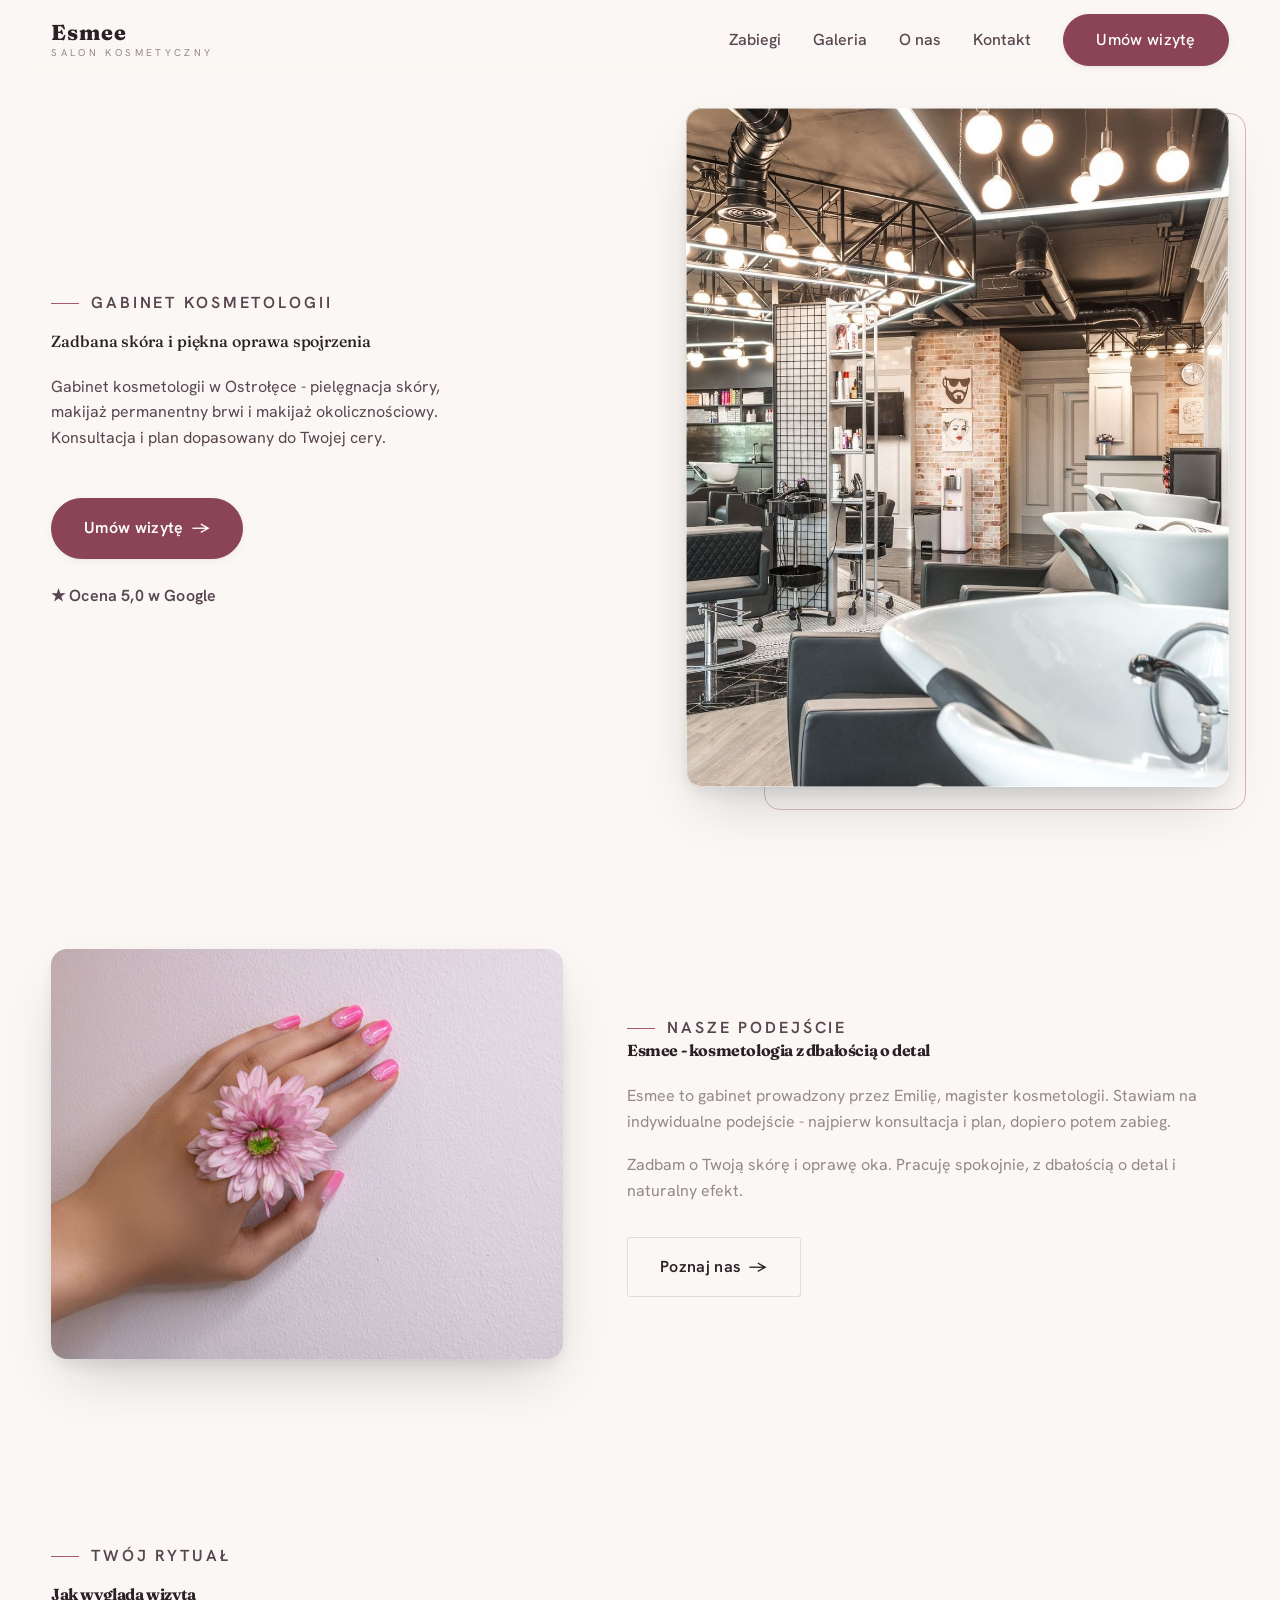
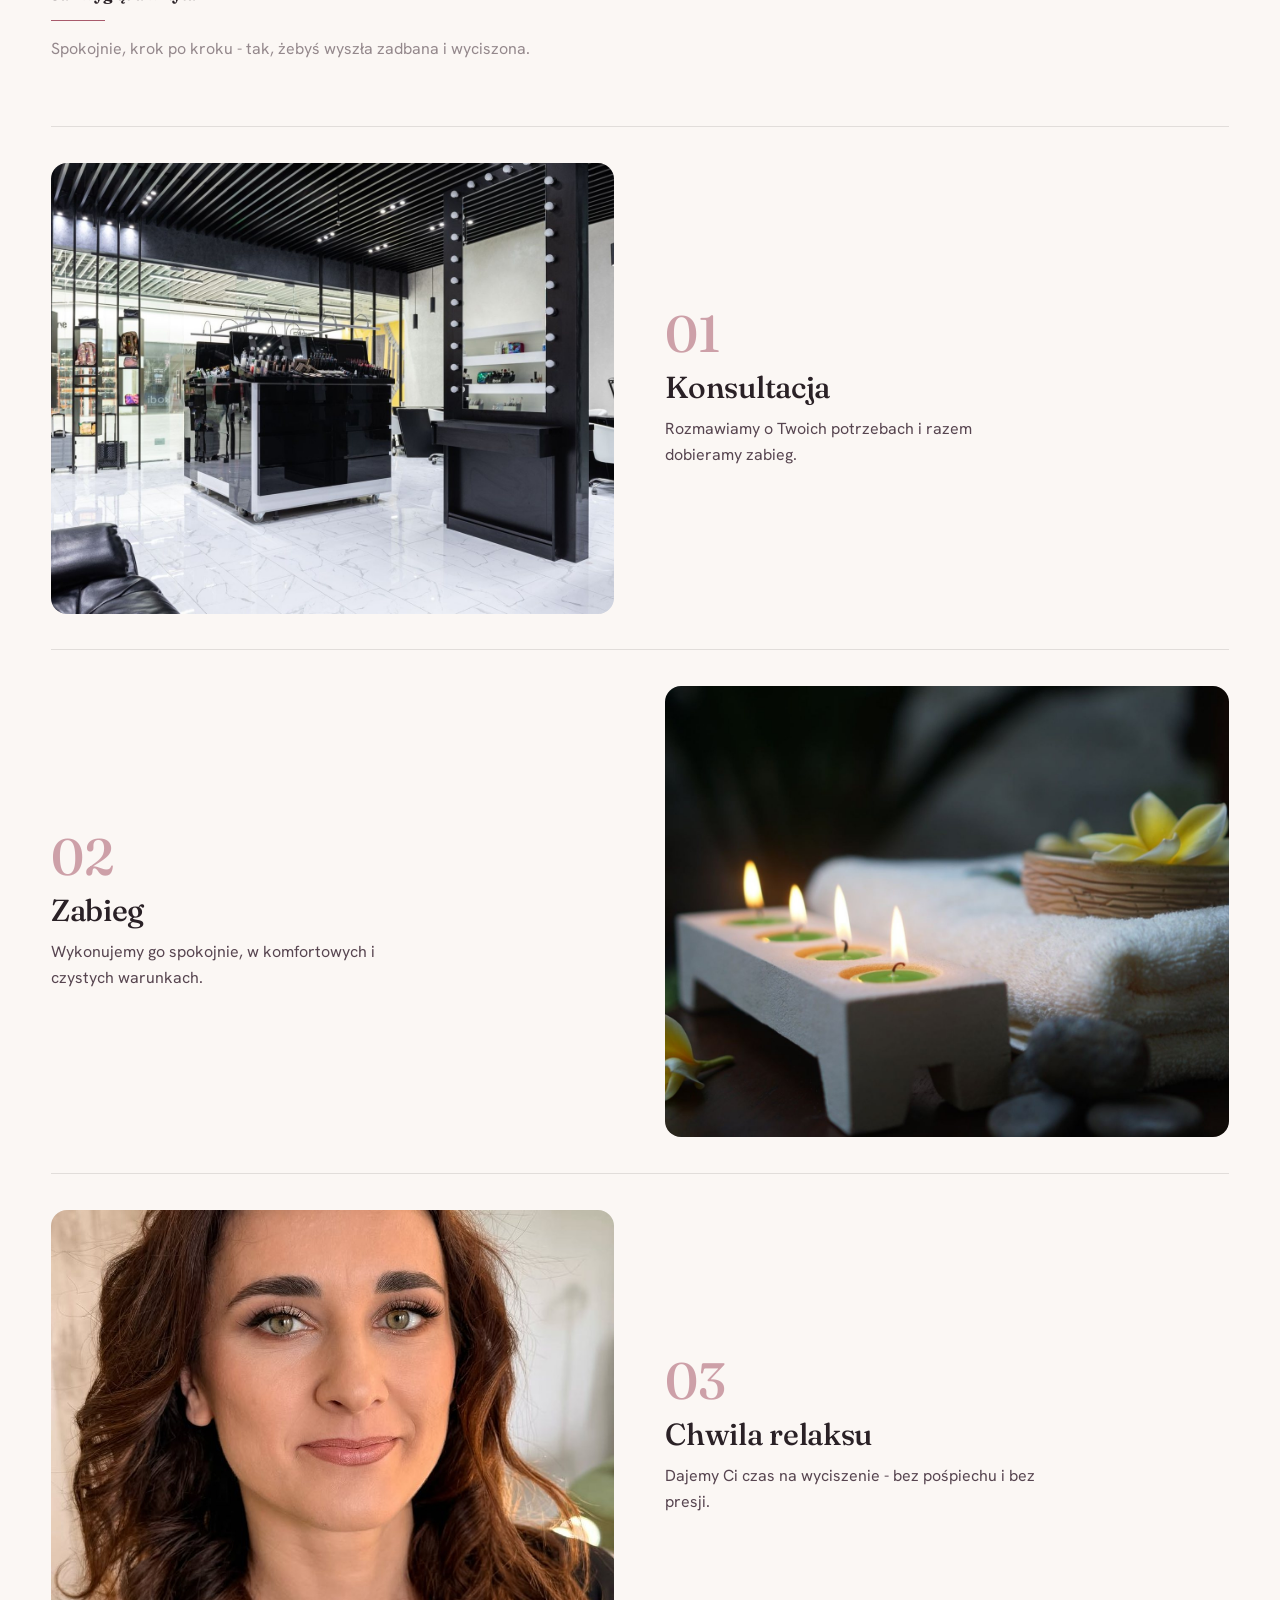
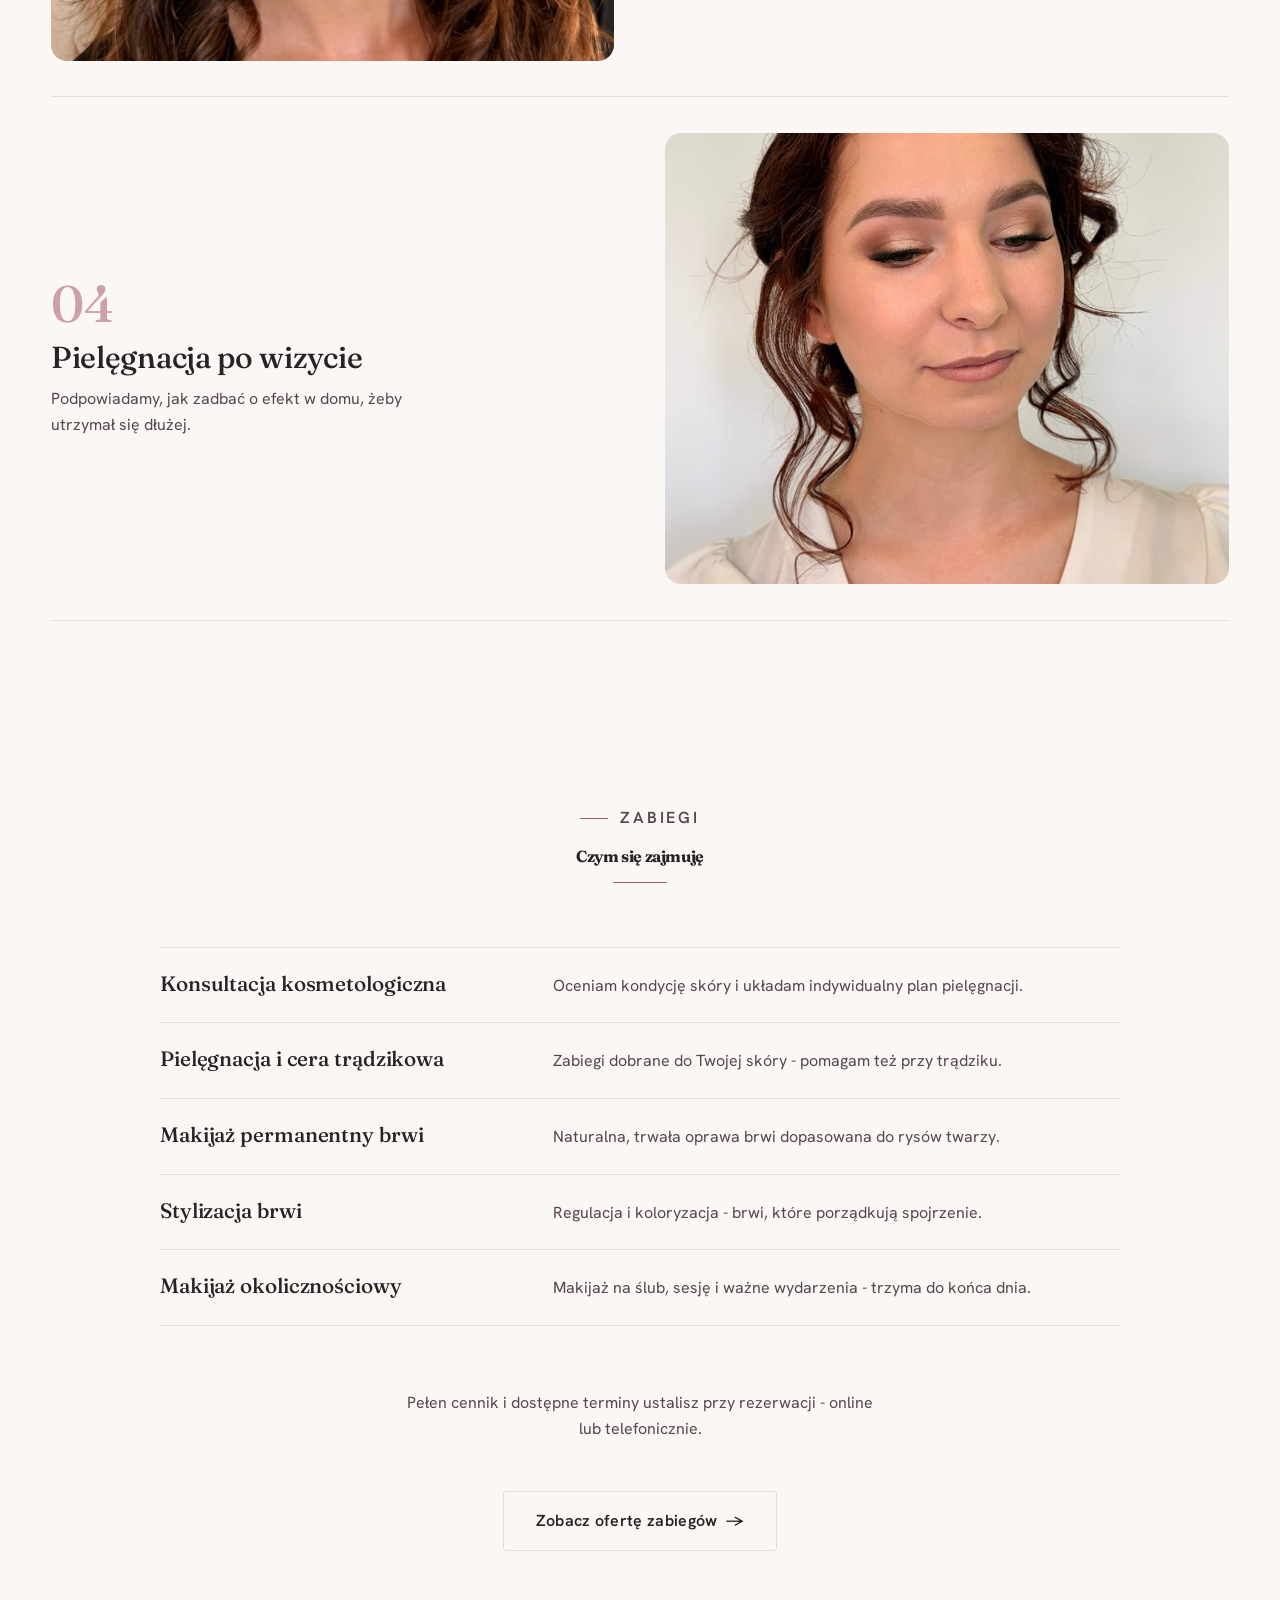
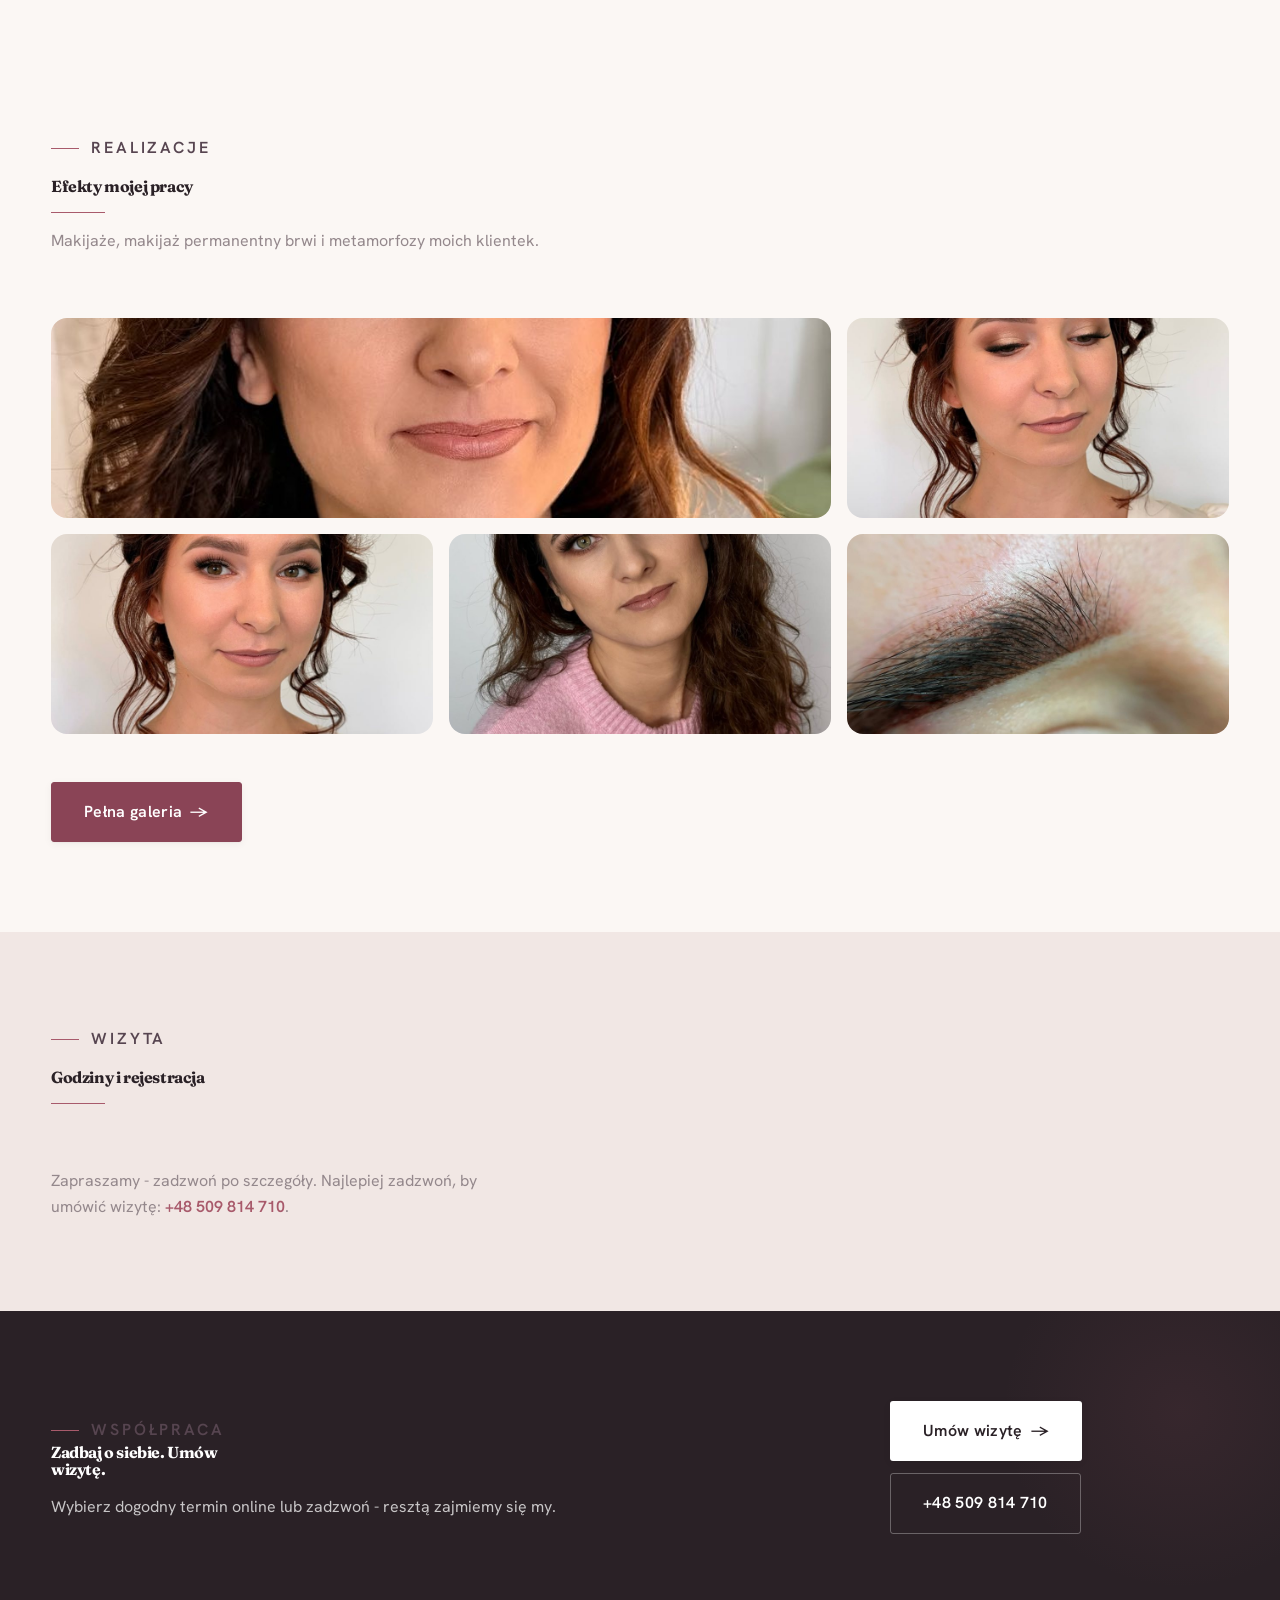
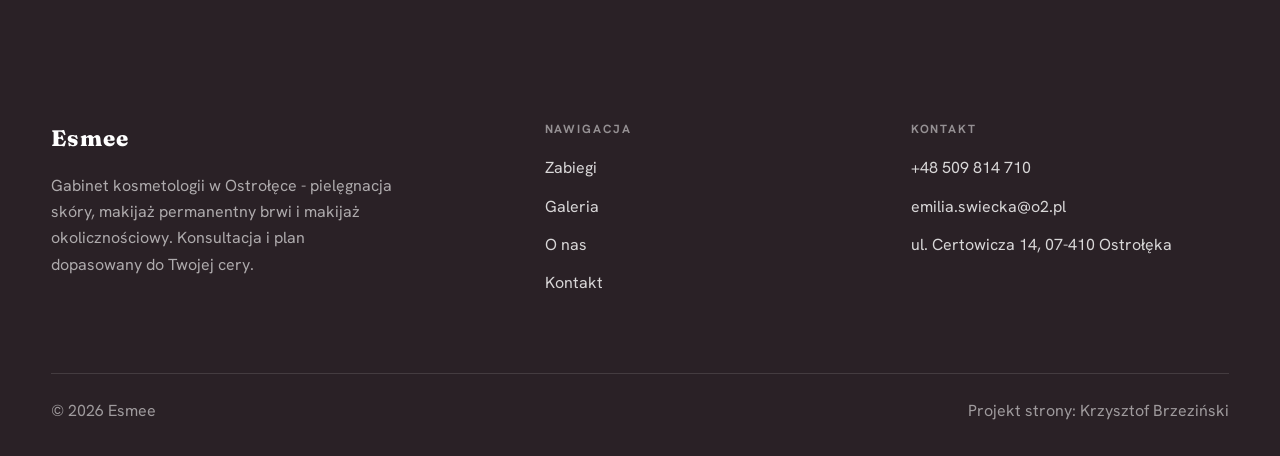
==== index.html @ b1c7ace3 "Demo Esmee - gabinet kosmetologii Ostroleka (realne zdjecia z IG + 5,0 + uslugi kosmetologa)" ====
<!DOCTYPE html>
<html lang="pl">
<head>
<meta charset="UTF-8">
<meta name="viewport" content="width=device-width, initial-scale=1.0">
<title>Esmee</title>
<meta name="description" content="Esmee - profesjonalna pielęgnacja twarzy, dłoni i stóp. Sterylne narzędzia, indywidualne podejście, dogodne terminy. Zapraszamy.">
<link rel="preconnect" href="https://fonts.googleapis.com">
<link rel="preconnect" href="https://fonts.gstatic.com" crossorigin>
<link href="https://fonts.googleapis.com/css2?family=Fraunces:wght@500;600;700&family=Hanken+Grotesk:wght@400;500;600&display=swap" rel="stylesheet">
<link rel="stylesheet" href="assets/styles.css">
</head>
<body>

<header class="nav">
  <div class="wrap nav-inner">
    <a class="brand" href="index.html"><span class="name">Esmee</span><span class="sub">Salon kosmetyczny</span></a>
    <nav class="nav-links">
      <a href="oferta.html">Zabiegi</a>
      <a href="realizacje.html">Galeria</a>
      <a href="o-nas.html">O nas</a>
      <a href="kontakt.html">Kontakt</a>
      <a href="kontakt.html" class="btn btn-accent">Umów wizytę</a>
    </nav>
    <button class="nav-toggle" aria-label="Menu"><span></span><span></span><span></span></button>
  </div>
</header>

<section class="hero-spa">
  <div class="wrap">
    <div class="hs-copy reveal">
      <span class="eyebrow">Gabinet kosmetologii</span>
      <h1 class="hs-claim">Zadbana skóra i piękna oprawa spojrzenia</h1>
      <p class="hs-lead">Gabinet kosmetologii w Ostrołęce - pielęgnacja skóry, makijaż permanentny brwi i makijaż okolicznościowy. Konsultacja i plan dopasowany do Twojej cery.</p>
      <a href="kontakt.html" class="btn btn-accent hs-cta">Umów wizytę <span class="arr">→</span></a>
      <p class="hs-rating">★ Ocena 5,0 w Google</p>
    </div>
    <figure class="hs-fig reveal"><img src="img/hero.jpg" alt="Esmee"></figure>
  </div>
</section>
<section>
  <div class="wrap split">
    <div class="split-art reveal"><img src="img/g13.jpg" alt="Esmee" loading="lazy"></div>
    <div class="split-copy reveal">
      <span class="eyebrow">Nasze podejście</span>
      <h2>Esmee - kosmetologia z dbałością o detal</h2>
      <p class="muted">Esmee to gabinet prowadzony przez Emilię, magister kosmetologii. Stawiam na indywidualne podejście - najpierw konsultacja i plan, dopiero potem zabieg.</p>
      <p class="muted">Zadbam o Twoją skórę i oprawę oka. Pracuję spokojnie, z dbałością o detal i naturalny efekt.</p>
      <a href="o-nas.html" class="btn btn-ghost">Poznaj nas <span class="arr">→</span></a>
    </div>
  </div>
</section>
<section class="rytual">
  <div class="wrap">
    <div class="head reveal">
      <span class="eyebrow">Twój rytuał</span>
      <h2>Jak wygląda wizyta</h2>
      <p>Spokojnie, krok po kroku - tak, żebyś wyszła zadbana i wyciszona.</p>
    </div>
    <div class="ryt-list">
      <div class="ryt-row reveal">
        <figure class="ryt-fig"><img src="img/g14.jpg" alt="Konsultacja" loading="lazy"></figure>
        <div class="ryt-copy"><span class="ryt-no">01</span><h3>Konsultacja</h3><p>Rozmawiamy o Twoich potrzebach i razem dobieramy zabieg.</p></div>
      </div>
      <div class="ryt-row reveal">
        <figure class="ryt-fig"><img src="img/about.jpg" alt="Zabieg" loading="lazy"></figure>
        <div class="ryt-copy"><span class="ryt-no">02</span><h3>Zabieg</h3><p>Wykonujemy go spokojnie, w komfortowych i czystych warunkach.</p></div>
      </div>
      <div class="ryt-row reveal">
        <figure class="ryt-fig"><img src="img/g1.jpg" alt="Chwila relaksu" loading="lazy"></figure>
        <div class="ryt-copy"><span class="ryt-no">03</span><h3>Chwila relaksu</h3><p>Dajemy Ci czas na wyciszenie - bez pośpiechu i bez presji.</p></div>
      </div>
      <div class="ryt-row reveal">
        <figure class="ryt-fig"><img src="img/g2.jpg" alt="Pielęgnacja po wizycie" loading="lazy"></figure>
        <div class="ryt-copy"><span class="ryt-no">04</span><h3>Pielęgnacja po wizycie</h3><p>Podpowiadamy, jak zadbać o efekt w domu, żeby utrzymał się dłużej.</p></div>
      </div>
    </div>
  </div>
</section>
<section class="menu-sec">
  <div class="wrap">
    <div class="head center reveal">
      <span class="eyebrow">Zabiegi</span>
      <h2>Czym się zajmuję</h2>
    </div>
    <div class="cennik">
      <div class="cennik-row reveal"><div class="cn-name"><h3>Konsultacja kosmetologiczna</h3></div><div class="cn-desc">Oceniam kondycję skóry i układam indywidualny plan pielęgnacji.</div></div>
      <div class="cennik-row reveal"><div class="cn-name"><h3>Pielęgnacja i cera trądzikowa</h3></div><div class="cn-desc">Zabiegi dobrane do Twojej skóry - pomagam też przy trądziku.</div></div>
      <div class="cennik-row reveal"><div class="cn-name"><h3>Makijaż permanentny brwi</h3></div><div class="cn-desc">Naturalna, trwała oprawa brwi dopasowana do rysów twarzy.</div></div>
      <div class="cennik-row reveal"><div class="cn-name"><h3>Stylizacja brwi</h3></div><div class="cn-desc">Regulacja i koloryzacja - brwi, które porządkują spojrzenie.</div></div>
      <div class="cennik-row reveal"><div class="cn-name"><h3>Makijaż okolicznościowy</h3></div><div class="cn-desc">Makijaż na ślub, sesję i ważne wydarzenia - trzyma do końca dnia.</div></div>
    </div>
    <p class="menu-note">Pełen cennik i dostępne terminy ustalisz przy rezerwacji - online lub telefonicznie.</p>
    <div style="text-align:center;margin-top:var(--space-7)" class="reveal"><a href="oferta.html" class="btn btn-ghost">Zobacz ofertę zabiegów <span class="arr">→</span></a></div>
  </div>
</section>
<section>
  <div class="wrap">
    <div class="head reveal">
      <span class="eyebrow">Realizacje</span>
      <h2>Efekty mojej pracy</h2>
      <p>Makijaże, makijaż permanentny brwi i metamorfozy moich klientek.</p>
    </div>
    <div class="gallery">
      <div class="tile t-two3 reveal"><img src="img/g1.jpg" alt="Manicure" loading="lazy"><div class="cap">Manicure</div></div>
      <div class="tile t-third reveal"><img src="img/g2.jpg" alt="Pielęgnacja twarzy" loading="lazy"><div class="cap">Pielęgnacja twarzy</div></div>
      <div class="tile t-third reveal"><img src="img/g3.jpg" alt="Stylizacja brwi" loading="lazy"><div class="cap">Stylizacja brwi</div></div>
      <div class="tile t-third reveal"><img src="img/g4.jpg" alt="Wnętrze salonu" loading="lazy"><div class="cap">Wnętrze salonu</div></div>
      <div class="tile t-third reveal"><img src="img/g5.jpg" alt="Nasz salon" loading="lazy"><div class="cap">Nasz salon</div></div>
    </div>
    <div style="margin-top:var(--space-7)" class="reveal"><a href="realizacje.html" class="btn btn-accent">Pełna galeria <span class="arr">→</span></a></div>
  </div>
</section>
<section class="trust">
  <div class="wrap">
    <div class="head reveal">
      <span class="eyebrow">Wizyta</span>
      <h2>Godziny i rejestracja</h2>
    </div>
    <p class="reveal" style="color:var(--muted);max-width:48ch">Zapraszamy - zadzwoń po szczegóły. Najlepiej zadzwoń, by umówić wizytę: <a href="tel:+48509814710" style="color:var(--accent);font-weight:600">+48 509 814 710</a>.</p>
  </div>
</section>
<section class="cta">
  <div class="wrap">
    <div class="reveal">
      <span class="eyebrow">Współpraca</span>
      <h2>Zadbaj o siebie. Umów wizytę.</h2>
      <p>Wybierz dogodny termin online lub zadzwoń - resztą zajmiemy się my.</p>
    </div>
    <div class="cta-actions reveal">
      <a href="kontakt.html" class="btn btn-light">Umów wizytę <span class="arr">→</span></a>
      <a href="tel:+48509814710" class="btn btn-ghost" style="color:#fff;border-color:rgba(255,255,255,.3)">+48 509 814 710</a>
    </div>
  </div>
</section>

<footer>
  <div class="wrap">
    <div class="foot-grid">
      <div class="foot-brand">
        <div class="name">Esmee</div>
        <p>Gabinet kosmetologii w Ostrołęce - pielęgnacja skóry, makijaż permanentny brwi i makijaż okolicznościowy. Konsultacja i plan dopasowany do Twojej cery.</p>
      </div>
      <div class="foot-col">
        <h4>Nawigacja</h4>
        <a href="oferta.html">Zabiegi</a>
        <a href="realizacje.html">Galeria</a>
        <a href="o-nas.html">O nas</a>
        <a href="kontakt.html">Kontakt</a>
      </div>
      <div class="foot-col">
        <h4>Kontakt</h4>
        <a href="tel:+48509814710">+48 509 814 710</a>
        <a href="mailto:emilia.swiecka@o2.pl">emilia.swiecka@o2.pl</a>
        <p>ul. Certowicza 14, 07-410 Ostrołęka</p>
      </div>
    </div>
    <div class="foot-bot">
      <span>© 2026 Esmee</span>
      <span>Projekt strony: Krzysztof Brzeziński</span>
    </div>
  </div>
</footer>
<div class="sticky-reserve"><a class="sr-book" href="kontakt.html">Umów wizytę</a><a class="sr-call" href="tel:+48509814710" aria-label="Zadzwoń"><svg class="ico-tel" width="16" height="16" viewBox="0 0 24 24" fill="none" aria-hidden="true"><path d="M6.6 10.8a15.5 15.5 0 0 0 6.6 6.6l2.2-2.2a1 1 0 0 1 1-.24 11.4 11.4 0 0 0 3.6.58 1 1 0 0 1 1 1V20a1 1 0 0 1-1 1A17 17 0 0 1 3 4a1 1 0 0 1 1-1h3.5a1 1 0 0 1 1 1c0 1.25.2 2.46.58 3.6a1 1 0 0 1-.25 1l-2.23 2.2Z" fill="currentColor"/></svg></a></div>

<script src="assets/main.js"></script>
</body>
</html>
---- assets/styles.css ----
/* ============================================================
   STOLBASZ — premium, architektoniczny B2B fit-out
   Jasna paleta, zero brązu. System wg premium-web-craft.
   Projekt strony: Krzysztof Brzeziński
   ============================================================ */

:root{
  /* PALETA — jasna, architektoniczna, chłodna */
  --paper:#FBF7F4;          /* główne tło */
  --paper-2:#F1E7E4;        /* sekcje alternatywne (chłodny jasny szary) */
  --paper-3:#F1E7E4;        /* delikatne wypełnienia */
  --ink:#2A2126;            /* tekst główny — chłodny grafit */
  --ink-soft:#574550;       /* nagłówki drugorzędne */
  --muted:#94888C;          /* tekst poboczny */
  --line:rgba(42,33,38,.12);/* hairline */
  --accent:#A85A6B;         /* stonowany petrol-slate — jedyny akcent */
  --accent-d:#8A4456;
  --accent-soft:rgba(168,90,107,.10);
  --dark:#2A2126;           /* sekcje ciemne (stopka/CTA) */

  /* ODSTĘPY — skala 4/8 */
  --space-1:4px; --space-2:8px; --space-3:12px; --space-4:16px; --space-5:24px;
  --space-6:32px; --space-7:48px; --space-8:64px; --space-9:96px; --space-10:128px;

  /* TYPOGRAFIA — fluid clamp() */
  --text-sm:clamp(.82rem,.8rem+.1vw,.9rem);
  --text-base:clamp(1rem,.97rem+.15vw,1.1rem);
  --text-lg:clamp(1.12rem,1.05rem+.3vw,1.3rem);
  --text-h3:clamp(1.2rem,1.1rem+.5vw,1.5rem);
  --text-h2:clamp(1.9rem,1.5rem+1.9vw,2.8rem);
  --text-h1:clamp(2.6rem,1.9rem+3.6vw,4.6rem);

  /* PROMIENIE — architektoniczne, raczej ostre */
  --r-sm:3px; --r-md:6px; --r-lg:10px;

  /* RUCH */
  --ease:cubic-bezier(.25,.46,.45,.94); --dur:.24s;

  /* CIENIE — miękkie, warstwowe */
  --sh-sm:0 1px 2px rgba(16,24,32,.04), 0 2px 8px rgba(16,24,32,.05);
  --sh-md:0 2px 6px rgba(16,24,32,.05), 0 12px 28px -8px rgba(16,24,32,.12);
  --sh-lg:0 6px 14px rgba(16,24,32,.07), 0 26px 56px -18px rgba(16,24,32,.22);

  --hairline:1px solid var(--line);

  --font-display:'Fraunces',serif;
  --font-body:'Hanken Grotesk',sans-serif;
}

*{box-sizing:border-box;margin:0;padding:0}
html{scroll-behavior:smooth}
body{
  font-family:var(--font-body);
  font-size:var(--text-base);
  line-height:1.65;
  color:var(--ink);
  background:var(--paper);
  -webkit-font-smoothing:antialiased;
  text-rendering:optimizeLegibility;
}
img{max-width:100%;display:block}
a{color:inherit;text-decoration:none}

.wrap{width:min(92%,1180px);margin-inline:auto}
section{padding-block:clamp(52px,6.5vw,96px)}

h1,h2,h3{font-family:var(--font-display);font-weight:700;line-height:1.08;letter-spacing:-.02em;color:var(--ink)}
h1{font-size:var(--text-h1);letter-spacing:-.035em}
h2{font-size:var(--text-h2);letter-spacing:-.025em}
h3{font-size:var(--text-h3)}
p{max-width:65ch}

.eyebrow{
  font-family:var(--font-body);
  font-size:var(--text-sm);
  font-weight:600;
  letter-spacing:.18em;
  text-transform:uppercase;
  color:var(--accent);
  display:inline-flex;align-items:center;gap:var(--space-3);
}
.eyebrow::before{content:"";width:28px;height:1px;background:var(--accent);display:inline-block}

.muted{color:var(--muted)}
.lead{font-size:var(--text-lg);line-height:1.55;color:var(--ink-soft);max-width:50ch}

/* ---------- BUTTONS ---------- */
.btn{
  display:inline-flex;align-items:center;gap:var(--space-2);
  font-weight:600;font-size:var(--text-sm);letter-spacing:.02em;
  padding:var(--space-4) var(--space-6);
  border-radius:var(--r-sm);
  transition:transform var(--dur) var(--ease),box-shadow var(--dur) var(--ease),background var(--dur) var(--ease);
  cursor:pointer;border:1px solid transparent;
}
.btn-accent{background:var(--accent);color:#fff;box-shadow:var(--sh-sm)}
.btn-accent:hover{background:var(--accent-d);transform:translateY(-2px);box-shadow:var(--sh-md)}
.btn-accent:active{transform:translateY(0);box-shadow:var(--sh-sm)}
.btn-ghost{background:transparent;color:var(--ink);border-color:var(--line)}
.btn-ghost:hover{border-color:var(--accent);color:var(--accent);transform:translateY(-2px)}
.btn-light{background:#fff;color:var(--ink);box-shadow:var(--sh-sm)}
.btn-light:hover{transform:translateY(-2px);box-shadow:var(--sh-md)}
.btn .arr{transition:transform var(--dur) var(--ease)}
.btn:hover .arr{transform:translateX(4px)}

/* ---------- NAV ---------- */
.nav{
  position:sticky;top:0;z-index:50;
  background:color-mix(in srgb,var(--paper) 88%,transparent);
  backdrop-filter:saturate(140%) blur(10px);
  border-bottom:var(--hairline);
}
.nav-inner{display:flex;align-items:center;justify-content:space-between;height:72px}
.brand{display:flex;flex-direction:column;line-height:1}
.brand .name{font-family:var(--font-display);font-weight:800;font-size:1.35rem;letter-spacing:.04em}
.brand .sub{font-size:.62rem;letter-spacing:.34em;text-transform:uppercase;color:var(--muted);margin-top:5px}
.nav-links{display:flex;align-items:center;gap:var(--space-6)}
.nav-links a{font-size:var(--text-sm);font-weight:500;color:var(--ink-soft);position:relative;padding-block:4px;transition:color var(--dur) var(--ease)}
.nav-links a::after{content:"";position:absolute;left:0;bottom:0;width:0;height:1.5px;background:var(--accent);transition:width var(--dur) var(--ease)}
.nav-links a:hover,.nav-links a.active{color:var(--ink)}
.nav-links a:hover::after,.nav-links a.active::after{width:100%}
.nav-links .btn{padding:var(--space-2) var(--space-5)}
/* przyciski w nav: właściwy kolor (przebij .nav-links a) + bez podkreślenia */
.nav-links a.btn-accent{color:#fff}
.nav-links a.btn-ghost,.nav-links a.btn-light{color:var(--ink)}
.nav-links a.btn::after{display:none}
.nav-toggle{display:none;background:none;border:none;cursor:pointer;flex-direction:column;gap:5px;padding:8px}
.nav-toggle span{width:24px;height:2px;background:var(--ink);transition:var(--dur)}

/* ---------- HERO (split) ---------- */
.hero{position:relative;overflow:hidden;border-bottom:var(--hairline)}
.hero-grid{display:grid;grid-template-columns:1.05fr .95fr;gap:clamp(24px,4vw,60px);align-items:center;
  padding-block:clamp(36px,4.5vw,64px)}
.hero-copy .eyebrow{margin-bottom:var(--space-5)}
.hero-copy h1{margin-bottom:var(--space-5)}
.hero-copy .lead{margin-bottom:var(--space-7)}
.hero-actions{display:flex;flex-wrap:wrap;gap:var(--space-4)}
.hero-art{position:relative;aspect-ratio:4/3;border-radius:var(--r-lg);overflow:hidden;box-shadow:var(--sh-lg)}
.hero-art img{width:100%;height:100%;object-fit:cover}
.hero-art::after{content:"";position:absolute;inset:0;background:linear-gradient(180deg,transparent 55%,rgba(18,24,28,.28))}
.hero-badge{position:absolute;left:var(--space-5);bottom:var(--space-5);z-index:2;
  background:rgba(252,252,251,.94);backdrop-filter:blur(4px);
  border-radius:var(--r-md);padding:var(--space-4) var(--space-5);box-shadow:var(--sh-md);max-width:78%}
.hero-badge strong{display:block;font-family:var(--font-display);font-size:1rem;letter-spacing:-.01em}
.hero-badge span{font-size:var(--text-sm);color:var(--muted)}

/* ---------- HERO duży / kinowy (strona główna) ---------- */
.hero-cine{position:relative;min-height:clamp(560px,82vh,840px);min-height:clamp(560px,82svh,840px);display:flex;align-items:center;overflow:hidden;border-bottom:var(--hairline)}
.hero-cine>img{position:absolute;inset:0;width:100%;height:100%;object-fit:cover;z-index:0}
.hero-cine::after{content:"";position:absolute;inset:0;z-index:1;
  background:linear-gradient(95deg,rgba(13,18,23,.86) 0%,rgba(13,18,23,.64) 32%,rgba(13,18,23,.24) 62%,rgba(13,18,23,.04) 100%)}
.hero-cine .wrap{position:relative;z-index:2;padding-block:var(--space-8)}
.hero-cine .hero-copy{max-width:660px}
.hero-cine .eyebrow{color:#fff;margin-bottom:var(--space-5)}
.hero-cine .eyebrow::before{background:#fff}
.hero-cine h1{color:#fff;margin-bottom:var(--space-5);font-size:clamp(2.9rem,2rem+4.4vw,5.2rem)}
.hero-cine .lead{color:rgba(255,255,255,.92);max-width:48ch;margin-bottom:var(--space-7)}
.hero-cine .hero-actions{display:flex;flex-wrap:wrap;gap:var(--space-4)}
@media(max-width:680px){
  .hero-cine{min-height:clamp(520px,76vh,640px);min-height:clamp(520px,76svh,640px);align-items:flex-end}
  .hero-cine::after{background:linear-gradient(0deg,rgba(13,18,23,.9) 6%,rgba(13,18,23,.45) 55%,rgba(13,18,23,.25) 100%)}
  .hero-cine .wrap{padding-bottom:var(--space-9)}
}

/* full-bleed hero variant (podstrony) */
.pagehead{position:relative;min-height:46vh;min-height:46svh;display:flex;align-items:flex-end;overflow:hidden;border-bottom:var(--hairline)}
.pagehead img{position:absolute;inset:0;width:100%;height:100%;object-fit:cover}
.pagehead::after{content:"";position:absolute;inset:0;background:linear-gradient(180deg,rgba(18,24,28,.25),rgba(18,24,28,.62))}
.pagehead .wrap{position:relative;z-index:2;padding-block:var(--space-9);color:#fff}
.pagehead h1{color:#fff;max-width:18ch}
.pagehead .eyebrow{color:#fff}
.pagehead .eyebrow::before{background:#fff}
.pagehead p{color:rgba(255,255,255,.86);margin-top:var(--space-4);max-width:54ch}

/* ---------- STRIP (pasek skrótów / liczby) ---------- */
.strip{background:var(--dark);color:#fff}
.strip .wrap{display:grid;grid-template-columns:repeat(4,1fr);gap:var(--space-6);padding-block:var(--space-8)}
.strip .item .k{font-family:var(--font-display);font-size:clamp(1.6rem,1.2rem+1.4vw,2.4rem);font-weight:800;letter-spacing:-.02em;color:#fff}
.strip .item .v{font-size:var(--text-sm);color:rgba(255,255,255,.66);margin-top:var(--space-2);line-height:1.45}
.strip .item{border-left:2px solid var(--accent);padding-left:var(--space-5)}

/* ---------- SECTION HEAD ---------- */
.head{max-width:48rem;margin-bottom:var(--space-8)}
.head.center{margin-inline:auto;text-align:center}
.head .eyebrow{margin-bottom:var(--space-4)}
.head h2{margin-bottom:var(--space-4)}
.head p{color:var(--muted);font-size:var(--text-lg);line-height:1.55}
.head.center p{margin-inline:auto}

/* ---------- INTRO SPLIT ---------- */
.split{display:grid;grid-template-columns:.92fr 1.08fr;gap:clamp(28px,5vw,80px);align-items:center}
.split.rev{grid-template-columns:1.08fr .92fr}
.split.rev .split-art{order:-1}
.split-art{position:relative;aspect-ratio:5/4;border-radius:var(--r-lg);overflow:hidden;box-shadow:var(--sh-lg)}
.split-art img{width:100%;height:100%;object-fit:cover}
.split-copy h2{margin-bottom:var(--space-5)}
.split-copy p+p{margin-top:var(--space-4)}
.split-copy .btn{margin-top:var(--space-6)}

/* ---------- SERVICES (zakres) ---------- */
.svc-grid{display:grid;grid-template-columns:repeat(auto-fit,minmax(280px,1fr));gap:var(--space-5)}
.svc{background:#fff;border:var(--hairline);border-radius:var(--r-md);padding:var(--space-7) var(--space-6);
  transition:transform var(--dur) var(--ease),box-shadow var(--dur) var(--ease),border-color var(--dur) var(--ease);
  position:relative;overflow:hidden}
.svc::before{content:"";position:absolute;left:0;top:0;width:3px;height:0;background:var(--accent);transition:height var(--dur) var(--ease)}
.svc:hover{transform:translateY(-4px);box-shadow:var(--sh-md);border-color:transparent}
.svc:hover::before{height:100%}
.svc .ic{font-family:var(--font-display);font-size:.8rem;font-weight:700;letter-spacing:.12em;color:var(--accent);margin-bottom:var(--space-4)}
.svc h3{margin-bottom:var(--space-3);font-size:1.22rem}
.svc p{color:var(--muted);font-size:var(--text-base);line-height:1.6}

/* big detailed service rows */
.svc-row{display:grid;grid-template-columns:.8fr 1.2fr;gap:clamp(20px,4vw,60px);align-items:center;padding-block:var(--space-8)}
.svc-row+.svc-row{border-top:var(--hairline)}
.svc-row.rev{grid-template-columns:1.2fr .8fr}
.svc-row.rev .svc-row-art{order:-1}
.svc-row-art{aspect-ratio:4/3;border-radius:var(--r-md);overflow:hidden;box-shadow:var(--sh-md)}
.svc-row-art img{width:100%;height:100%;object-fit:cover}
.svc-row h3{font-size:1.5rem;margin-bottom:var(--space-4)}
.svc-row .num{font-family:var(--font-display);font-size:.85rem;font-weight:700;letter-spacing:.14em;color:var(--accent);display:block;margin-bottom:var(--space-3)}
.svc-row ul{list-style:none;margin-top:var(--space-4);display:flex;flex-direction:column;gap:var(--space-2)}
.svc-row li{position:relative;padding-left:var(--space-5);color:var(--muted);font-size:var(--text-base)}
.svc-row li::before{content:"";position:absolute;left:0;top:.62em;width:8px;height:1px;background:var(--accent)}

/* ---------- GALLERY (realizacje) ---------- */
.gallery{display:grid;grid-template-columns:repeat(12,1fr);gap:var(--space-4);grid-auto-rows:200px}
.tile{position:relative;overflow:hidden;border-radius:var(--r-md);box-shadow:var(--sh-sm);
  transition:transform var(--dur) var(--ease),box-shadow var(--dur) var(--ease)}
.tile img{width:100%;height:100%;object-fit:cover;transition:transform .6s var(--ease)}
.tile:hover{box-shadow:var(--sh-md)}
.tile:hover img{transform:scale(1.05)}
.tile .cap{position:absolute;left:0;right:0;bottom:0;padding:var(--space-5) var(--space-4) var(--space-4);
  background:linear-gradient(transparent,rgba(18,24,28,.78));color:#fff;
  font-size:var(--text-sm);font-weight:600;letter-spacing:.01em;
  opacity:0;transform:translateY(8px);transition:var(--dur) var(--ease)}
.tile:hover .cap{opacity:1;transform:translateY(0)}
.tile .cap small{display:block;font-weight:400;opacity:.78;letter-spacing:.04em;text-transform:uppercase;font-size:.66rem;margin-top:3px}
/* bento spans */
.t-wide{grid-column:span 6}
.t-tall{grid-column:span 6;grid-row:span 2}
.t-std{grid-column:span 6}
.t-third{grid-column:span 4}
.t-two3{grid-column:span 8}

/* ---------- TRUST / WIARYGODNOŚĆ ---------- */
.trust{background:var(--paper-2)}
.trust-grid{display:grid;grid-template-columns:repeat(auto-fit,minmax(240px,1fr));gap:var(--space-5);margin-top:var(--space-7)}
.trust-card{background:#fff;border-radius:var(--r-md);padding:var(--space-7) var(--space-6);box-shadow:var(--sh-sm);border-top:3px solid var(--accent)}
.trust-card .big{font-family:var(--font-display);font-size:clamp(1.8rem,1.3rem+1.6vw,2.6rem);font-weight:800;letter-spacing:-.02em;color:var(--ink);line-height:1}
.trust-card h3{font-size:1.12rem;margin:var(--space-3) 0 var(--space-2)}
.trust-card p{color:var(--muted);font-size:var(--text-base);line-height:1.55}

/* ---------- CTA band ---------- */
.cta{background:var(--dark);color:#fff;position:relative;overflow:hidden}
.cta .wrap{display:grid;grid-template-columns:1.4fr .6fr;gap:var(--space-7);align-items:center;position:relative;z-index:2}
.cta h2{color:#fff;max-width:20ch}
.cta p{color:rgba(255,255,255,.74);margin-top:var(--space-4)}
.cta-actions{display:flex;flex-direction:column;gap:var(--space-3);align-items:flex-start}
.cta::before{content:"";position:absolute;right:-80px;top:-80px;width:360px;height:360px;border-radius:50%;
  background:radial-gradient(circle,var(--accent-soft),transparent 70%)}

/* ---------- CONTACT ---------- */
.contact-grid{display:grid;grid-template-columns:.85fr 1.15fr;gap:clamp(28px,4vw,56px);align-items:start}
.info-list{display:flex;flex-direction:column;gap:var(--space-2)}
.info-row{display:flex;gap:var(--space-4);align-items:flex-start;padding-block:var(--space-4);border-bottom:var(--hairline)}
.info-row .ic{flex:none;width:42px;height:42px;display:grid;place-items:center;border-radius:50%;
  background:var(--accent-soft);color:var(--accent);font-size:1.05rem}
.info-row .lbl{font-size:.72rem;letter-spacing:.14em;text-transform:uppercase;color:var(--muted)}
.info-row .val{font-weight:600;font-size:var(--text-base);margin-top:2px}
.info-row a.val:hover{color:var(--accent)}
.map{border:none;border-radius:var(--r-lg);box-shadow:var(--sh-md);width:100%;height:100%;min-height:380px;filter:grayscale(.2) contrast(1.02)}
.form{background:#fff;border:var(--hairline);border-radius:var(--r-lg);padding:clamp(24px,3vw,40px);box-shadow:var(--sh-sm)}
.form .fld{margin-bottom:var(--space-5)}
.form label{display:block;font-size:var(--text-sm);font-weight:600;margin-bottom:var(--space-2)}
.form input,.form textarea{width:100%;font-family:inherit;font-size:var(--text-base);color:var(--ink);
  padding:var(--space-4);border:var(--hairline);border-radius:var(--r-sm);background:var(--paper);transition:border-color var(--dur)}
.form input:focus,.form textarea:focus{outline:none;border-color:var(--accent);background:#fff}
.form textarea{resize:vertical;min-height:120px}
.form .note{font-size:var(--text-sm);color:var(--muted);margin-top:var(--space-3)}

/* ---------- FOOTER ---------- */
footer{background:var(--dark);color:#fff;padding-block:var(--space-9) var(--space-6)}
.foot-grid{display:grid;grid-template-columns:1.4fr 1fr 1fr;gap:var(--space-7);margin-bottom:var(--space-8)}
.foot-brand .name{font-family:var(--font-display);font-weight:800;font-size:1.4rem;letter-spacing:.04em}
.foot-brand p{color:rgba(255,255,255,.62);margin-top:var(--space-4);font-size:var(--text-base);max-width:38ch}
.foot-col h4{font-size:.74rem;letter-spacing:.16em;text-transform:uppercase;color:rgba(255,255,255,.5);margin-bottom:var(--space-4)}
.foot-col a,.foot-col p{display:block;color:rgba(255,255,255,.82);font-size:var(--text-base);margin-bottom:var(--space-3)}
.foot-col a:hover{color:#fff}
.foot-bot{border-top:1px solid rgba(255,255,255,.12);padding-top:var(--space-5);display:flex;justify-content:space-between;flex-wrap:wrap;gap:var(--space-3);
  font-size:var(--text-sm);color:rgba(255,255,255,.55)}
.foot-bot a:hover{color:#fff}

/* ---------- REVEAL ---------- */
.reveal{opacity:0;transform:translateY(22px);transition:opacity .6s var(--ease),transform .6s var(--ease)}
.reveal.in{opacity:1;transform:none}

/* ---------- RESPONSIVE ---------- */
@media(max-width:920px){
  .hero-grid,.split,.split.rev,.svc-row,.svc-row.rev,.cta .wrap,.contact-grid,.foot-grid{grid-template-columns:1fr}
  .split.rev .split-art,.svc-row.rev .svc-row-art{order:0}
  .hero-art{aspect-ratio:16/10;max-height:420px}
  .strip .wrap{grid-template-columns:repeat(2,1fr);gap:var(--space-7)}
  .gallery{grid-auto-rows:180px}
  .t-wide,.t-tall,.t-std,.t-third,.t-two3{grid-column:span 6}
  .t-tall{grid-row:span 1}
  .cta-actions{flex-direction:row;flex-wrap:wrap}
  .foot-grid{gap:var(--space-6)}
}
@media(max-width:680px){
  .nav-links{position:fixed;inset:72px 0 auto 0;background:var(--paper);flex-direction:column;align-items:stretch;
    gap:0;padding:var(--space-4) 6%;border-bottom:var(--hairline);box-shadow:var(--sh-md);
    transform:translateY(-120%);transition:transform var(--dur) var(--ease)}
  .nav-links.open{transform:translateY(0)}
  .nav-links a{padding-block:var(--space-4);border-bottom:var(--hairline)}
  .nav-links .btn{margin-top:var(--space-3);justify-content:center}
  .nav-toggle{display:flex}
  .strip .wrap{grid-template-columns:1fr}
  .gallery{grid-template-columns:repeat(6,1fr)}
  .foot-grid{grid-template-columns:1fr}
}
@media(prefers-reduced-motion:reduce){
  *{animation-duration:.01ms!important;transition:none!important}
  .reveal{opacity:1!important;transform:none!important}
  html{scroll-behavior:auto}
}

/* ============================================================
   PREMIUM LAYER — destylat deep-researchu branż (anty-AI, spokój).
   Zmienne STOLBASZ (--accent/--ink/--paper/--line/--dark). Ruch ledwo
   zauważalny, krzywa cubic-bezier(.16,.84,.44,1); prefers-reduced-motion
   pokryte blanketem wyżej. Karty hairline zamiast cieni = #1 sygnał „nie-AI".
   ============================================================ */

/* więcej oddechu między sekcjami (liderzy: 110-130px) */
section{padding-block:clamp(64px,8vw,128px)}

/* 1) Aksamitny reveal — dłuższa, miękka krzywa zamiast „skoku" */
.reveal{transition:opacity .9s cubic-bezier(.16,.84,.44,1),transform .9s cubic-bezier(.16,.84,.44,1);will-change:opacity,transform}
/* stagger TYLKO w galerii (tam pozycja = porządek dzieci) */
.gallery .reveal:nth-child(2){transition-delay:.07s}
.gallery .reveal:nth-child(3){transition-delay:.14s}
.gallery .reveal:nth-child(4){transition-delay:.21s}
.gallery .reveal:nth-child(5){transition-delay:.28s}
.gallery .reveal:nth-child(6){transition-delay:.35s}

/* 2) Hero STATYCZNY na .hero-cine — Ken Burns CAŁKIEM WYŁĄCZONY 26.06 (3. zgłoszenie Szymona).
   GENEZA: animowanie scale na <img> hero z teksturami (cegły/framugi) re-samplinguje obraz
   klatka po klatce → na części ekranów drobne drganie/shimmer = „heroshot się trzęsie".
   translateY usunięto wcześniej, scale-only + will-change/GPU NIE wystarczyły do GWARANCJI gładkości.
   Krzysztof zażądał pewności („make sure, że błąd się nie pojawi") > efekt. Zero animacji = 0% drgania.
   Delikatny zoom zostaje TYLKO w pełnoekranowych hero gastro/studio (hg-bg/hs-bg — tło, inny
   mechanizm, chwalone, nigdy nie zgłaszane). NIE wracać do KB na .hero-cine bez realnego testu
   na sprzęcie klienta — to ryzyko regresji „trzęsienia”. */
/* BEZPIECZNY "wow" na hero = jednorazowy FADE-IN (opacity), nie zoom.
   opacity nie dotyka bitmapy → gładkie na KAŻDYM zdjęciu/ekranie/GPU, zero ryzyka migotania.
   Geometryczny ruch (scale/translate) na .hero-cine jest ZAKAZANY (bramka pilnuje). */
@keyframes heroFade{from{opacity:0}to{opacity:1}}
.hero-cine>img{transform:none;animation:heroFade 1.1s ease-out both}

/* 3) Akcentowy hairline pod nagłówkiem sekcji, który „rysuje się" przy wejściu */
.head h2{position:relative;padding-bottom:18px}
.head h2::after{content:"";position:absolute;left:0;bottom:0;height:1px;width:0;background:var(--accent);transition:width 1s cubic-bezier(.16,.84,.44,1) .15s}
.head.center h2::after{left:50%;transform:translateX(-50%)}
.head.reveal.in h2::after,.head.center.reveal.in h2::after{width:54px}

/* 4) Karty HAIRLINE zamiast cieni/zaokrągleń (najmocniejszy anty-AI detal) */
.svc{background:transparent;border:1px solid var(--line);border-radius:var(--r-sm);box-shadow:none}
.svc:hover{box-shadow:none;border-color:var(--accent);transform:translateY(-3px)}
.trust-card{background:transparent;box-shadow:none;border:1px solid var(--line);border-top:2px solid var(--accent);border-radius:var(--r-sm)}
.tile{box-shadow:none;border-radius:var(--r-sm)}
.tile:hover{box-shadow:none}

/* 5) Sticky-nav kondensuje się po przewinięciu (sygnał dopracowania) */
.nav{transition:box-shadow .4s ease,background .4s ease}
.nav.is-stuck{box-shadow:0 1px 0 var(--line),0 14px 30px -24px rgba(0,0,0,.45)}
.nav-inner{transition:height .35s var(--ease)}
.nav.is-stuck .nav-inner{height:60px}

/* 6) MANIFESTO — pełnoekranowy cytat-bohater (zastępuje generyczne „Dlaczego my") */
.manifesto{background:var(--paper-2);text-align:center}
.manifesto .wrap{max-width:60rem}
.manifesto p{font-family:var(--font-display);font-style:italic;font-size:clamp(1.6rem,1rem+2.4vw,2.8rem);line-height:1.32;color:var(--ink-soft);margin-inline:auto;max-width:26ch;position:relative;padding-top:var(--space-8)}
.manifesto p::before{content:"";position:absolute;top:0;left:50%;transform:translateX(-50%);width:54px;height:1px;background:var(--accent)}
.manifesto p span{color:var(--accent);font-style:italic}

/* 7) GATEWAYS — 3 duże bramy-zdjęcia (zamiast paska menu usług) */
.gateways{display:grid;grid-template-columns:repeat(3,1fr);gap:var(--space-4)}
.gateway{position:relative;aspect-ratio:3/4;overflow:hidden;border-radius:var(--r-sm);display:block}
.gateway img{width:100%;height:100%;object-fit:cover;transition:transform .8s var(--ease),filter .5s var(--ease)}
.gateway::after{content:"";position:absolute;inset:0;background:linear-gradient(180deg,transparent 38%,rgba(18,24,28,.74))}
.gateway:hover img{transform:scale(1.05);filter:brightness(1.05)}
.gateway .g-ttl{position:absolute;left:0;right:0;bottom:0;z-index:2;padding:var(--space-6) var(--space-5);color:#fff;font-family:var(--font-display);font-size:1.45rem;letter-spacing:-.01em;line-height:1.15}
.gateway .g-ttl small{display:block;font-family:var(--font-body);font-size:var(--text-sm);font-weight:400;opacity:.82;letter-spacing:.03em;margin-top:5px}
@media(max-width:760px){.gateways{grid-template-columns:1fr}.gateway{aspect-ratio:16/10}}

/* 8) LOGO klienta w nagłówku (gdy podane --logo) */
.brand-logo{height:40px;width:auto;max-width:220px;object-fit:contain;display:block}
.nav.is-stuck .brand-logo{height:34px}
@media(max-width:680px){.brand-logo{height:32px}}

/* === rodzina: wellness === */
/* ============================================================
   RODZINA: WELLNESS (beauty / spa / head spa / masaż / kosmetologia)
   Doklejane NA WIERZCH base.css. Skin beauty (Fraunces + śliwka) lub spa (Marcellus + złoto).
   Filozofia: ATMOSFERA + ZADBANIE O SIEBIE + "Umów wizytę". Miękko, zmysłowo, spokojnie.
   Tokeny TYLKO istniejące. Ceny/zabiegi/specjaliści/before-after tylko realne.
   ============================================================ */

/* --- Miększe, eleganckie karty --- */
.svc,.trust-card,.tile,.gateway,.split-art,.svc-row-art{border-radius:var(--r-lg)}

/* --- CENNIK / ZABIEGI (kategorie; ceny tylko gdy realne) - reuzyte z gastro --- */
.menu-sec{background:var(--paper-2)}
.menu-cats{display:grid;grid-template-columns:repeat(2,1fr);gap:var(--space-7) var(--space-8);max-width:62rem;margin:0 auto}
.menu-cat{border-top:1px solid var(--accent);padding-top:var(--space-4)}
.menu-cat h3{font-family:var(--font-display);font-size:1.35rem;letter-spacing:.01em;margin-bottom:var(--space-3)}
.menu-cat p{color:var(--muted);font-size:var(--text-base);line-height:1.65}
.menu-note{text-align:center;color:var(--muted);font-size:var(--text-sm);margin-top:var(--space-8);max-width:52ch;margin-inline:auto}
@media(max-width:760px){.menu-cats{grid-template-columns:1fr;gap:var(--space-6)}}

/* --- ZESPÓŁ / SPECJALISTKI (renderowane TYLKO z realnych danych) - reuzyte z kliniki --- */
.zespol-grid{display:grid;grid-template-columns:repeat(auto-fit,minmax(15rem,1fr));gap:var(--space-6)}
.doc{margin:0;background:var(--paper);border:1px solid var(--line);border-radius:var(--r-lg);overflow:hidden;
  transition:transform .3s var(--ease),box-shadow .3s var(--ease)}
.doc:hover{transform:translateY(-5px);box-shadow:var(--sh-md)}
.doc-photo{aspect-ratio:4/5;overflow:hidden;background:var(--paper-2)}
.doc-photo img{width:100%;height:100%;object-fit:cover;transition:transform .6s var(--ease)}
.doc:hover .doc-photo img{transform:scale(1.04)}
.doc figcaption{padding:var(--space-5)}
.doc-role{display:inline-block;font-size:.72rem;font-weight:700;letter-spacing:.14em;text-transform:uppercase;
  color:var(--accent);margin-bottom:var(--space-2)}
.doc-name{font-family:var(--font-display);font-size:1.15rem;margin-bottom:var(--space-2);line-height:1.2}
.doc-bio{color:var(--muted);font-size:var(--text-sm);line-height:1.55}

/* --- STICKY "Umów wizytę" (mobile) --- */
.sticky-reserve{display:none}
@media(max-width:820px){
  .sticky-reserve{display:flex;position:fixed;left:0;right:0;bottom:0;z-index:90;
    background:var(--line);box-shadow:0 -6px 20px -10px rgba(0,0,0,.4)}
  .sticky-reserve a{padding:15px 8px;text-align:center;font-weight:700;font-size:.95rem;letter-spacing:.01em}
  .sr-book{flex:1;background:var(--accent);color:#fff}
  .sr-call{width:60px;background:var(--paper);color:var(--ink);font-size:1.15rem;border-left:1px solid var(--line)}
  body{padding-bottom:56px}
}

/* ============================================================
   FAZA 3 - OSOBNY UKŁAD WELLNESS (research wf_840d7930 + krytyka z policzonym WCAG). Doklejane na wierzch.
   Tożsamość: SPOKÓJ / ODDECH / ZMYSŁOWOŚĆ - jasno, miękko, editorialowo. Przeciwieństwo techniki DOM i dramatu AUTO.
   ============================================================ */

/* --- P0 KONTRAST (krytyka policzyła WCAG na skórkach): naprawy, bo predeploy NIE testuje kontrastu --- */
/* CTA na akcencie: spa złoto #B0894B + biel = 3.22 FAIL -> tło accent-d (ciemniejsze) = PASS */
.btn-accent{background:var(--accent-d);border-color:var(--accent-d);color:#fff}
.btn-accent:hover{background:var(--accent);border-color:var(--accent);color:#fff}
.sticky-reserve .sr-book{background:var(--accent-d);color:#fff}
/* eyebrow TEKST = ink-soft (akcent jako tekst na cream pada 2.5-2.9); kreska ::before zostaje akcentowa (dekoracja) */
.eyebrow{color:var(--ink-soft)}
.eyebrow::before{background:var(--accent)}
/* opisy mutedem na paper-2 padają (2.8-2.9) -> ink-soft */
.menu-cat p,.menu-note,.doc-bio,.cn-desc,.ryt-copy p{color:var(--ink-soft)}

/* --- Miękkie krzywizny: cap 16px (nie 22 = "karta z apki"); delikatny hover (bez ostrego lift) --- */
.svc,.trust-card,.tile,.gateway,.split-art,.svc-row-art,.doc,.hs-fig,.ph-fig{border-radius:16px}
.doc:hover{transform:translateY(-3px);box-shadow:var(--sh-sm)}
section{padding-block:clamp(74px,10vh,124px)}   /* nieco więcej oddechu niż reszta rodzin */

/* --- NAV WELLNESS: jasny-cream półprzezroczysty, fixed, ink-soft linki, pill-CTA accent-d, NIE zwijany --- */
.nav{position:fixed;left:0;right:0;background:color-mix(in srgb,var(--paper) 88%,transparent);
  backdrop-filter:saturate(130%) blur(10px);border-bottom:1px solid transparent;transition:background .4s ease,box-shadow .4s ease}
.nav-inner{height:80px}                          /* wyższy = spokojniejszy (sygnatura wellness) */
.nav.is-stuck{background:color-mix(in srgb,var(--paper) 96%,transparent);
  border-bottom:1px solid color-mix(in srgb,var(--accent) 22%,transparent);box-shadow:0 10px 30px -26px rgba(0,0,0,.3)}
.nav.is-stuck .nav-inner{height:64px}
.nav .nav-links a.btn-accent{border-radius:999px;background:var(--accent-d);color:#fff;border:1px solid var(--accent-d);padding:var(--space-3) var(--space-6)}
.nav .nav-links a.btn-accent:hover{background:var(--accent);border-color:var(--accent);color:#fff}

/* === HERO WELLNESS: editorial SPLIT na bieli, zdjęcie OPRAWIONE (offset passe-partout), STATYCZNE (bez Ken Burns) === */
.hero-spa{position:relative;background:var(--paper);padding-top:clamp(6.5rem,12vh,9rem);padding-bottom:clamp(3rem,8vh,6rem)}
.hero-spa .wrap{display:grid;grid-template-columns:1.05fr 1fr;gap:clamp(2rem,5vw,5rem);align-items:center}
.hs-copy{max-width:46ch}
.hs-claim{font-family:var(--font-display);font-weight:500;line-height:1.06;letter-spacing:-.005em;
  font-size:clamp(2.3rem,1.7rem+3vw,3.9rem);color:var(--ink);margin:var(--space-4) 0 var(--space-5)}
.hs-lead{color:var(--ink-soft);font-size:var(--text-lg);line-height:1.6;max-width:44ch;margin-bottom:var(--space-7)}
.hs-cta{border-radius:999px}
.hs-rating{margin-top:var(--space-5);color:var(--ink-soft);font-weight:600;letter-spacing:.01em;font-size:var(--text-sm)}
.hs-fig{position:relative;aspect-ratio:4/5;border-radius:16px;overflow:hidden;box-shadow:var(--sh-lg);isolation:isolate}
.hs-fig img{width:100%;height:100%;object-fit:cover;display:block}   /* hero = EAGER (bez lazy), STATYCZNE - bez animacji scale */
.hs-fig::after{content:"";position:absolute;inset:0;border:1px solid rgba(255,255,255,.5);border-radius:16px;pointer-events:none} /* delikatne passe-partout wewnątrz */
.hero-spa::before{content:"";position:absolute;right:clamp(1rem,4vw,3rem);top:clamp(5.5rem,11vh,8rem);bottom:clamp(2.5rem,7vh,5rem);
  width:min(38%,30rem);border:1px solid color-mix(in srgb,var(--accent) 40%,transparent);border-radius:16px;transform:translate(14px,14px);z-index:0;pointer-events:none} /* offsetowa ramka „matted print" za zdjęciem - sygnatura, nie zwykły split */
.hero-spa .wrap{position:relative;z-index:1}
@media(max-width:860px){
  .hero-spa .wrap{grid-template-columns:1fr;gap:var(--space-7)}
  .hs-fig{aspect-ratio:5/4;order:-1}
  .hero-spa::before{display:none}                /* offset-ramka tylko desktop (anty horizontal-scroll na mobile) */
}

/* === RYTUAŁ: naprzemienne editorialowe wiersze (zdjęcie + duży serif-numerał), hairline między - WŁASNY układ === */
.ryt-list{margin-top:var(--space-8);display:flex;flex-direction:column}
.ryt-row{display:grid;grid-template-columns:1fr 1fr;gap:clamp(1.6rem,4vw,4rem);align-items:center;
  padding-block:clamp(2rem,4vh,3.2rem);border-top:1px solid var(--line)}
.ryt-row:last-child{border-bottom:1px solid var(--line)}
.ryt-row:nth-child(even) .ryt-fig{order:2}        /* naprzemienność: zdjęcie raz lewo raz prawo */
.ryt-fig{margin:0;aspect-ratio:5/4;border-radius:16px;overflow:hidden;background:var(--paper-2)}
.ryt-fig img{width:100%;height:100%;object-fit:cover}
.ryt-no{display:block;font-family:var(--font-display);font-weight:500;font-size:clamp(2.4rem,4vw,3.6rem);
  line-height:1;color:var(--accent);opacity:.55;margin-bottom:var(--space-3)}
.ryt-copy h3{font-family:var(--font-display);font-weight:500;font-size:clamp(1.4rem,2.4vw,1.9rem);letter-spacing:-.01em;margin-bottom:var(--space-3)}
.ryt-copy p{font-size:var(--text-base);line-height:1.65;max-width:42ch}
@media(max-width:760px){.ryt-row{grid-template-columns:1fr;gap:var(--space-5)}.ryt-row .ryt-fig{order:-1!important}}

/* === CENNIK WELLNESS: editorialowa LISTA zabiegów (wiersze hairline), NIE siatka gastro === */
.cennik{max-width:60rem;margin:var(--space-8) auto 0;display:flex;flex-direction:column}
.cennik-row{display:grid;grid-template-columns:minmax(12rem,1fr) 1.6fr;gap:clamp(1rem,3vw,3rem);
  padding-block:var(--space-5);border-top:1px solid var(--line);align-items:baseline}
.cennik-row:last-child{border-bottom:1px solid var(--line)}
.cn-name h3{font-family:var(--font-display);font-weight:500;font-size:1.3rem;letter-spacing:-.005em;line-height:1.2}
.cn-desc{color:var(--ink-soft);font-size:var(--text-base);line-height:1.6}
@media(max-width:680px){.cennik-row{grid-template-columns:1fr;gap:var(--space-2)}}

/* === PAGEHEAD JASNY (wellness): cream + ink + zdjęcie oprawione (reset ciemnego base .pagehead) === */
.pagehead-soft{min-height:0;overflow:visible;background:var(--paper);border-bottom:1px solid var(--line);
  padding-top:clamp(7rem,12vh,9.5rem);padding-bottom:clamp(2.5rem,6vh,4.5rem);display:block}
.pagehead-soft::after{display:none}
.pagehead-soft .wrap{position:relative;z-index:1;display:grid;grid-template-columns:1fr 1fr;gap:clamp(2rem,5vw,4.5rem);
  align-items:center;color:var(--ink);padding-block:0}
.pagehead-soft h1{color:var(--ink);font-family:var(--font-display);font-weight:500;letter-spacing:-.01em;max-width:16ch}
.pagehead-soft .eyebrow{color:var(--ink-soft)}
.pagehead-soft .eyebrow::before{background:var(--accent)}
.pagehead-soft p{color:var(--ink-soft);margin-top:var(--space-4);max-width:46ch}
.pagehead-soft .ph-fig{margin:0;aspect-ratio:4/3;border-radius:16px;overflow:hidden;box-shadow:var(--sh-md)}
.pagehead-soft .ph-fig img{width:100%;height:100%;object-fit:cover}
.pagehead-soft .ph-copy{order:-1}   /* figure PIERWSZE w DOM (blur-guard) -> copy wizualnie z lewej przez order */
@media(max-width:860px){.pagehead-soft .wrap{grid-template-columns:1fr}.pagehead-soft .ph-copy{order:0}.pagehead-soft .ph-fig{aspect-ratio:16/10}}

/* === VOUCHER: miękki blush-band (JEDEN akcentowy band na stronie, nie co druga sekcja) === */
.voucher{background:color-mix(in srgb,var(--accent) 9%,var(--paper));text-align:center}
.voucher h2{font-family:var(--font-display);font-weight:500}
.voucher .wrap{max-width:52rem}

/* === RYTM TŁA: cennik wraca na cream (nie paper-2), żeby blush-voucher był jedynym akcentem === */
.menu-sec{background:var(--paper)}
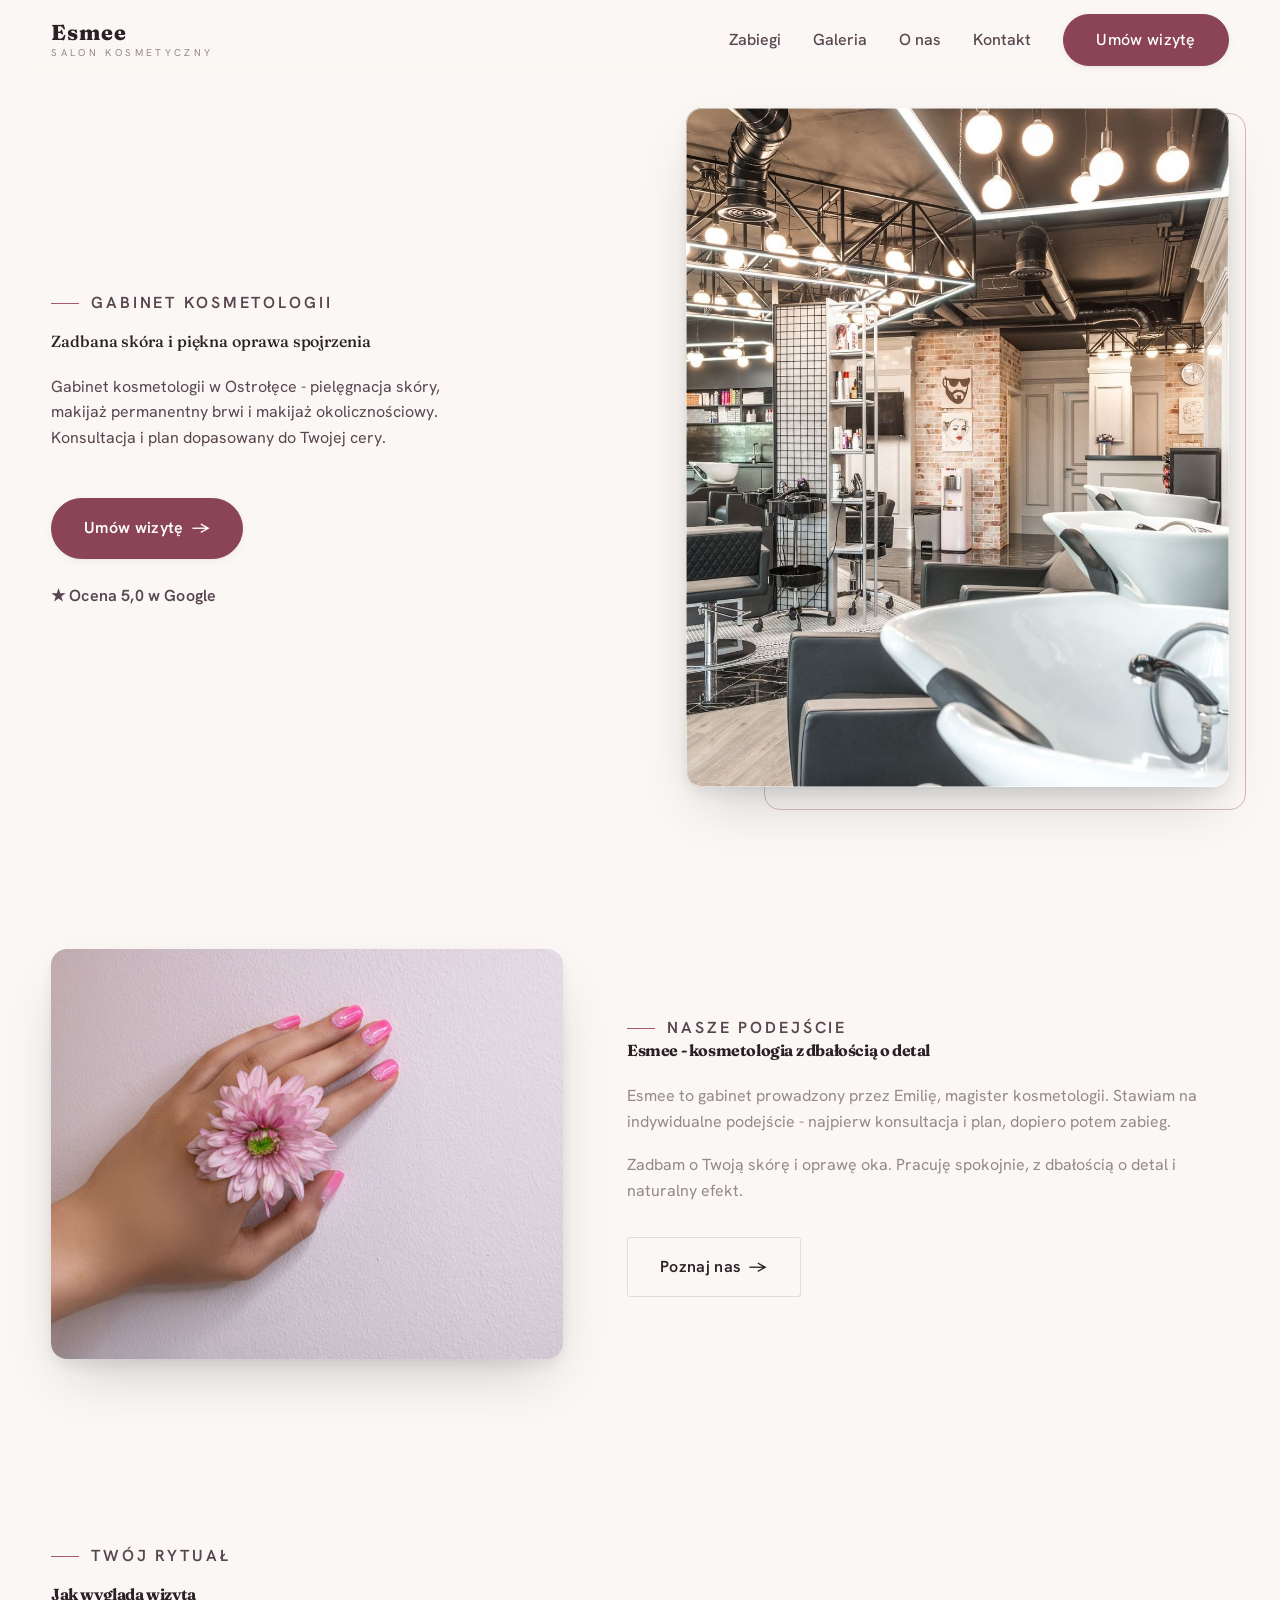
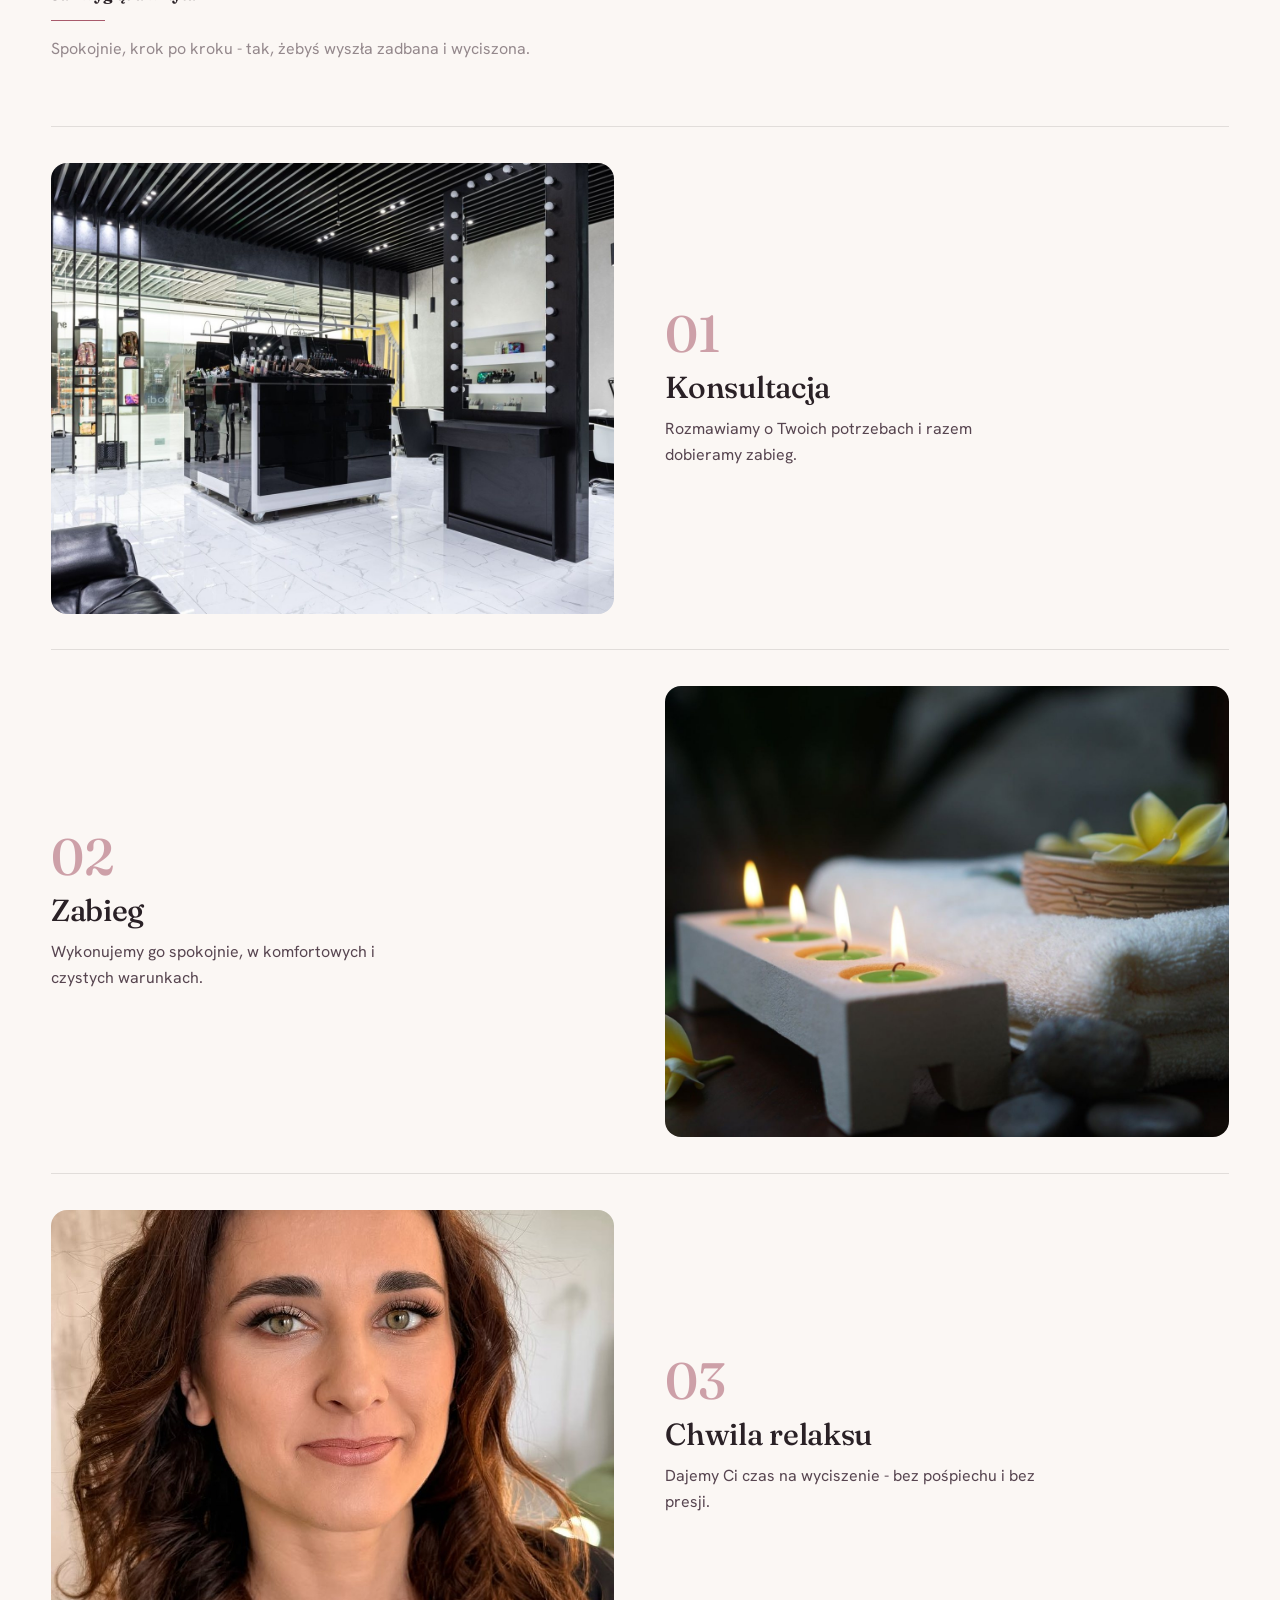
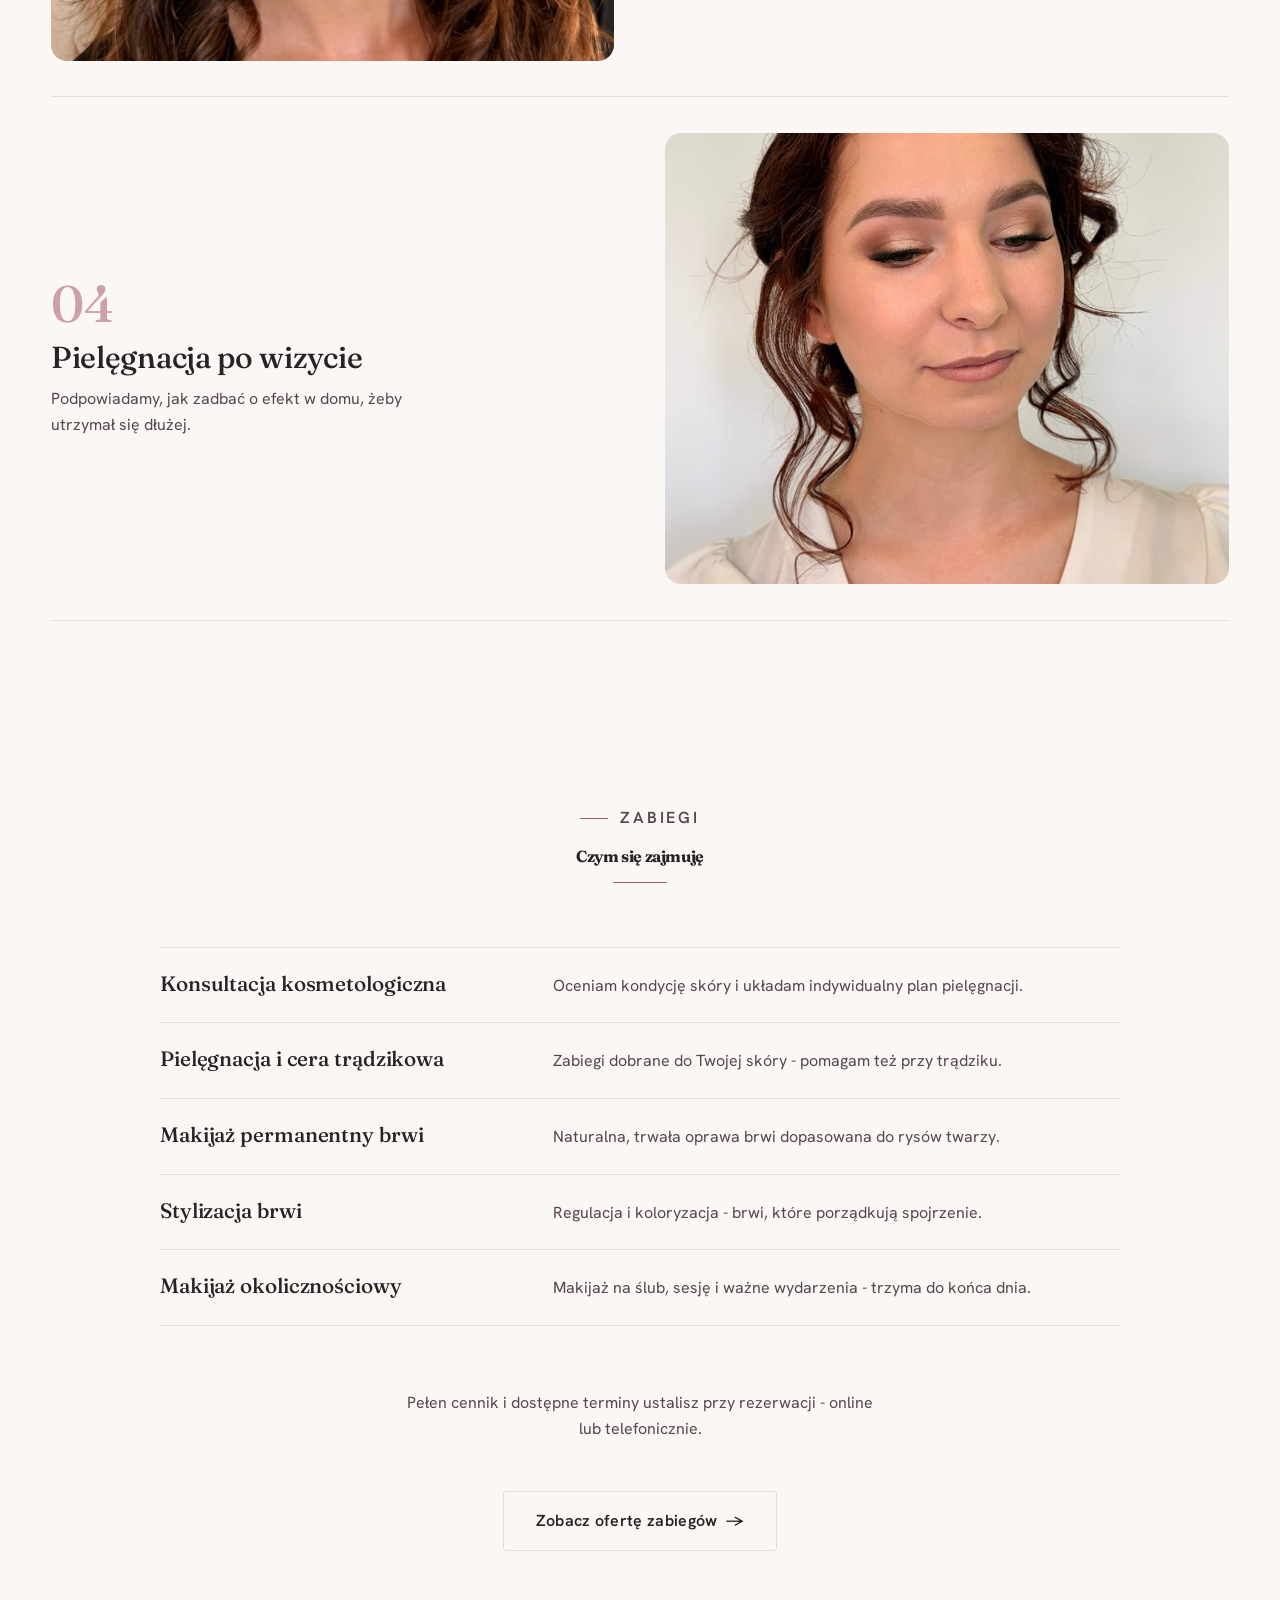
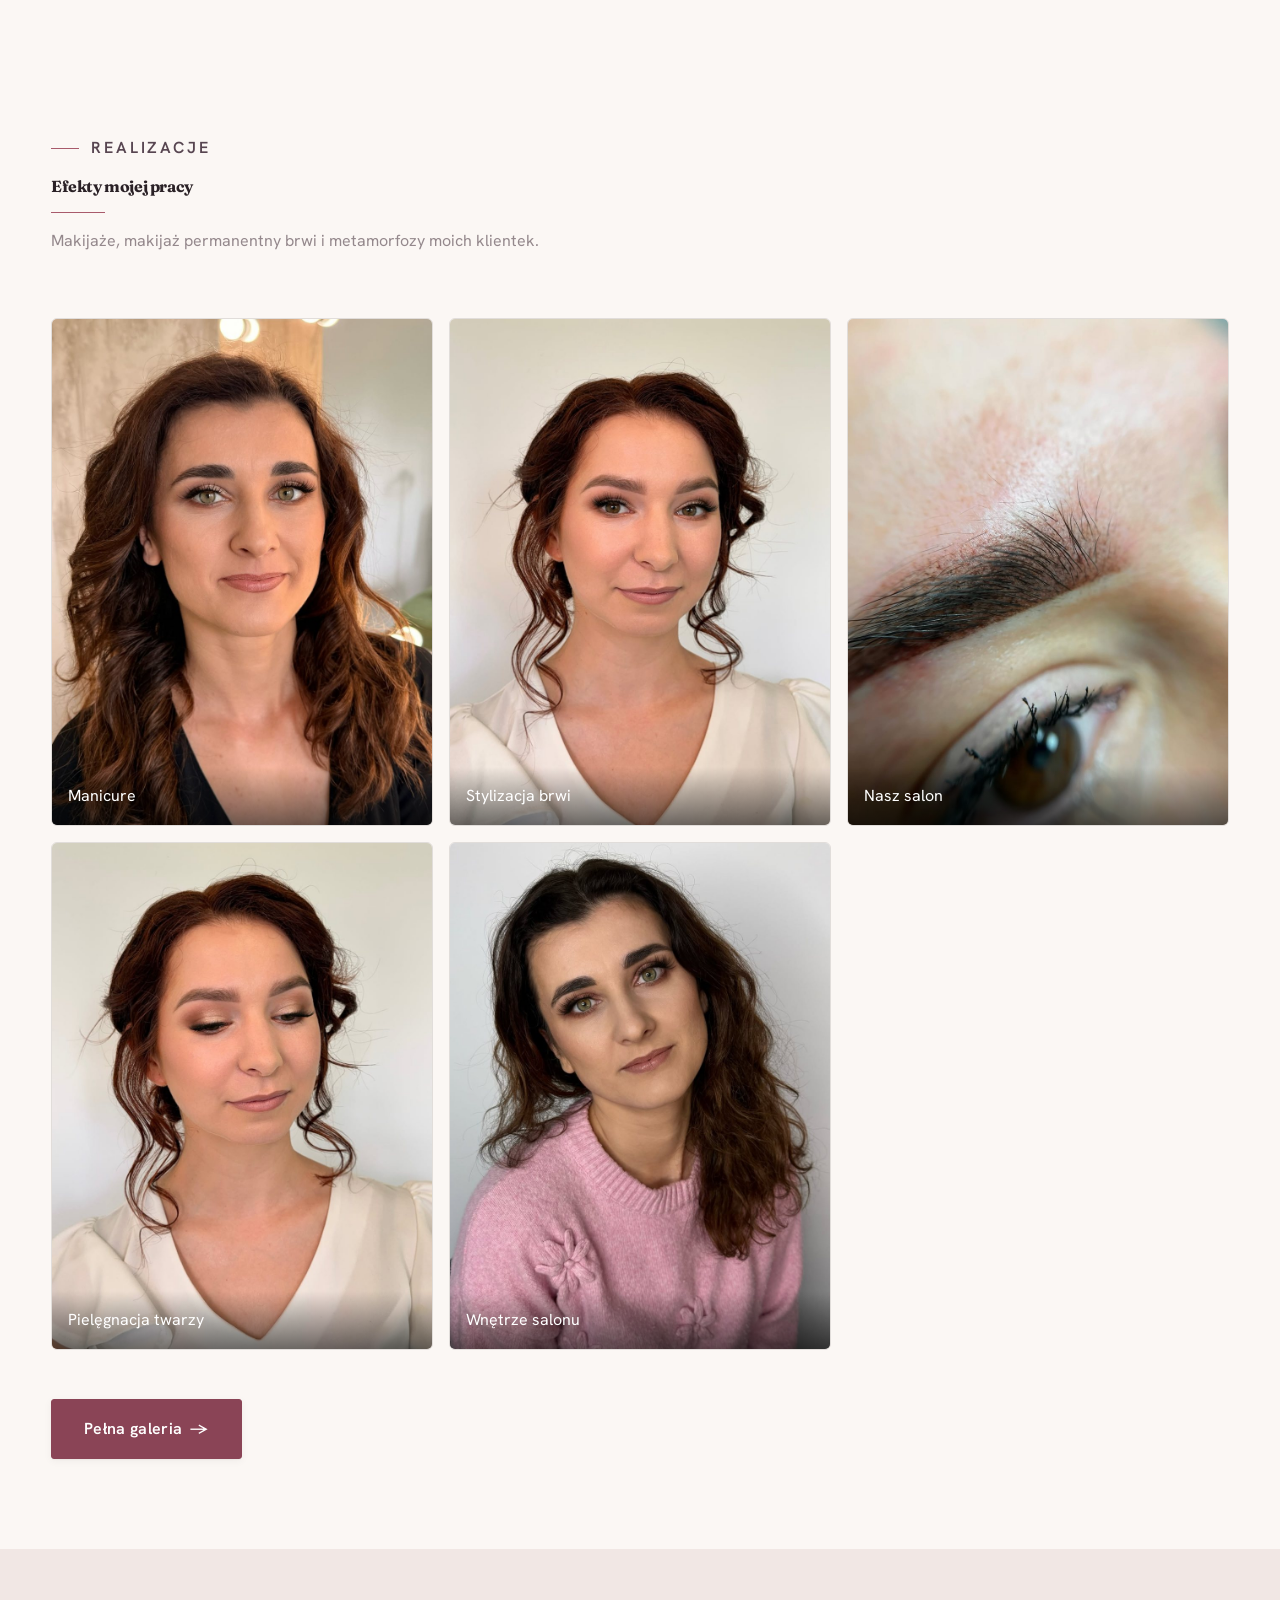
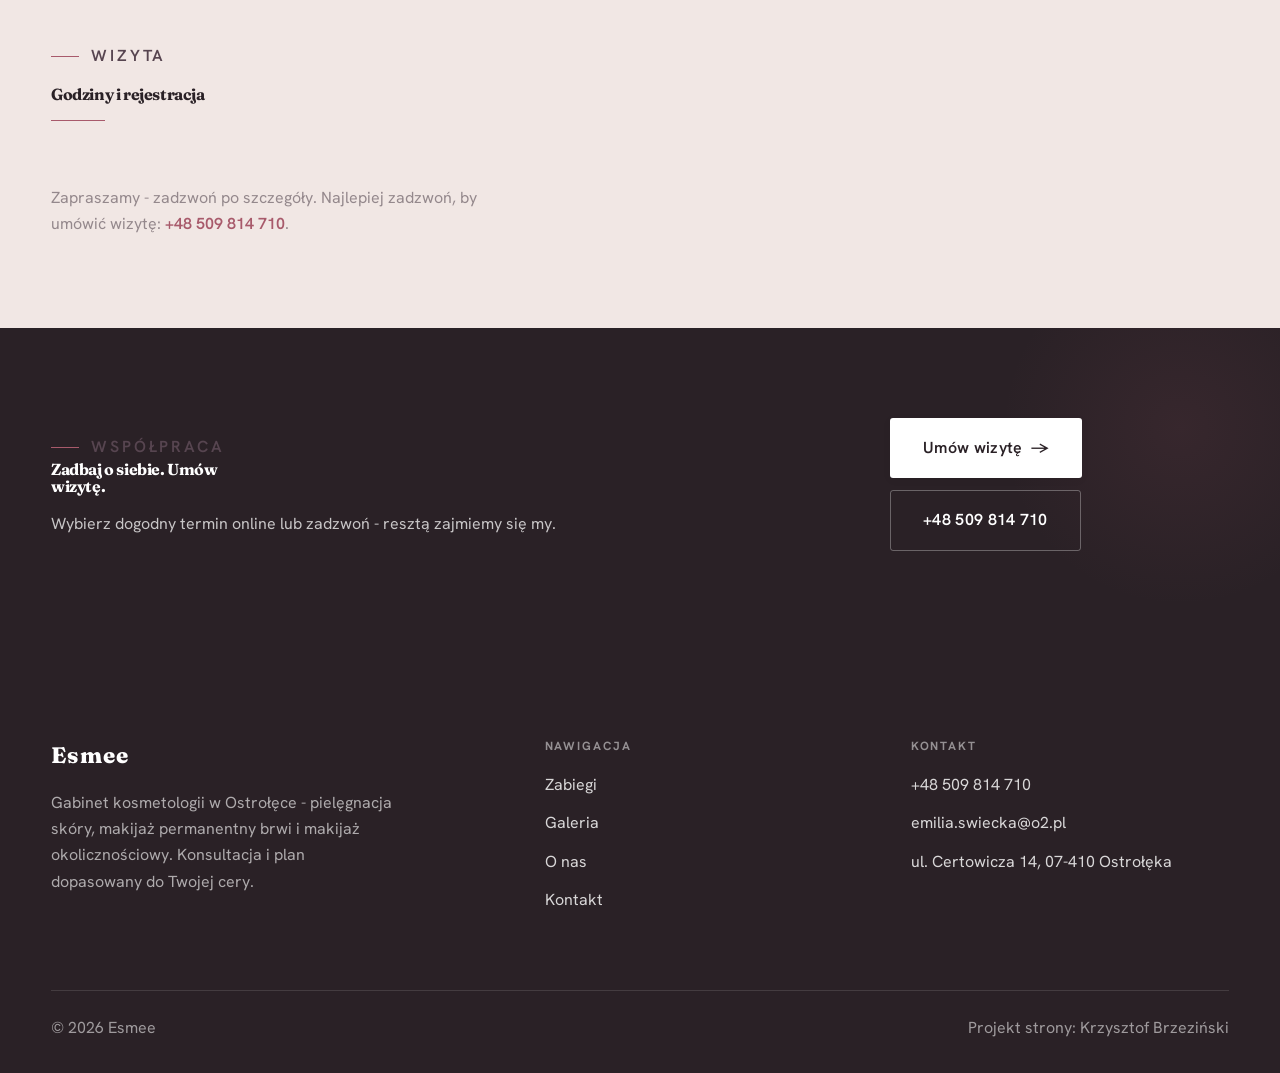
==== commit b7581732: "Galeria masonry - pionowe portrety bez przycinania (feedback Krzysztofa)" ====
--- a/index.html
+++ b/index.html
@@ -101,12 +101,12 @@
       <h2>Efekty mojej pracy</h2>
       <p>Makijaże, makijaż permanentny brwi i metamorfozy moich klientek.</p>
     </div>
-    <div class="gallery">
-      <div class="tile t-two3 reveal"><img src="img/g1.jpg" alt="Manicure" loading="lazy"><div class="cap">Manicure</div></div>
-      <div class="tile t-third reveal"><img src="img/g2.jpg" alt="Pielęgnacja twarzy" loading="lazy"><div class="cap">Pielęgnacja twarzy</div></div>
-      <div class="tile t-third reveal"><img src="img/g3.jpg" alt="Stylizacja brwi" loading="lazy"><div class="cap">Stylizacja brwi</div></div>
-      <div class="tile t-third reveal"><img src="img/g4.jpg" alt="Wnętrze salonu" loading="lazy"><div class="cap">Wnętrze salonu</div></div>
-      <div class="tile t-third reveal"><img src="img/g5.jpg" alt="Nasz salon" loading="lazy"><div class="cap">Nasz salon</div></div>
+    <div class="gallery-masonry">
+      <figure class="m-tile reveal"><img src="img/g1.jpg" alt="Manicure" loading="lazy"><div class="cap">Manicure</div></figure>
+      <figure class="m-tile reveal"><img src="img/g2.jpg" alt="Pielęgnacja twarzy" loading="lazy"><div class="cap">Pielęgnacja twarzy</div></figure>
+      <figure class="m-tile reveal"><img src="img/g3.jpg" alt="Stylizacja brwi" loading="lazy"><div class="cap">Stylizacja brwi</div></figure>
+      <figure class="m-tile reveal"><img src="img/g4.jpg" alt="Wnętrze salonu" loading="lazy"><div class="cap">Wnętrze salonu</div></figure>
+      <figure class="m-tile reveal"><img src="img/g5.jpg" alt="Nasz salon" loading="lazy"><div class="cap">Nasz salon</div></figure>
     </div>
     <div style="margin-top:var(--space-7)" class="reveal"><a href="realizacje.html" class="btn btn-accent">Pełna galeria <span class="arr">→</span></a></div>
   </div>
--- a/assets/styles.css
+++ b/assets/styles.css
@@ -224,6 +224,13 @@
 
 /* ---------- GALLERY (realizacje) ---------- */
 .gallery{display:grid;grid-template-columns:repeat(12,1fr);gap:var(--space-4);grid-auto-rows:200px}
+/* GALERIA MASONRY — pionowe zdjęcia (portrety beauty/wellness) bez przycinania: kolumny, height auto */
+.gallery-masonry{column-count:3;column-gap:var(--space-4)}
+@media(max-width:900px){.gallery-masonry{column-count:2}}
+@media(max-width:560px){.gallery-masonry{column-count:1}}
+.gallery-masonry .m-tile{break-inside:avoid;margin:0 0 var(--space-4);padding:0;position:relative;overflow:hidden;border-radius:var(--r-md);border:1px solid var(--line)}
+.gallery-masonry .m-tile img{width:100%;height:auto;display:block}
+.gallery-masonry .m-tile .cap{position:absolute;left:0;right:0;bottom:0;padding:var(--space-4);color:#fff;background:linear-gradient(0deg,rgba(0,0,0,.55),transparent);font-size:var(--text-sm)}
 .tile{position:relative;overflow:hidden;border-radius:var(--r-md);box-shadow:var(--sh-sm);
   transition:transform var(--dur) var(--ease),box-shadow var(--dur) var(--ease)}
 .tile img{width:100%;height:100%;object-fit:cover;transition:transform .6s var(--ease)}
